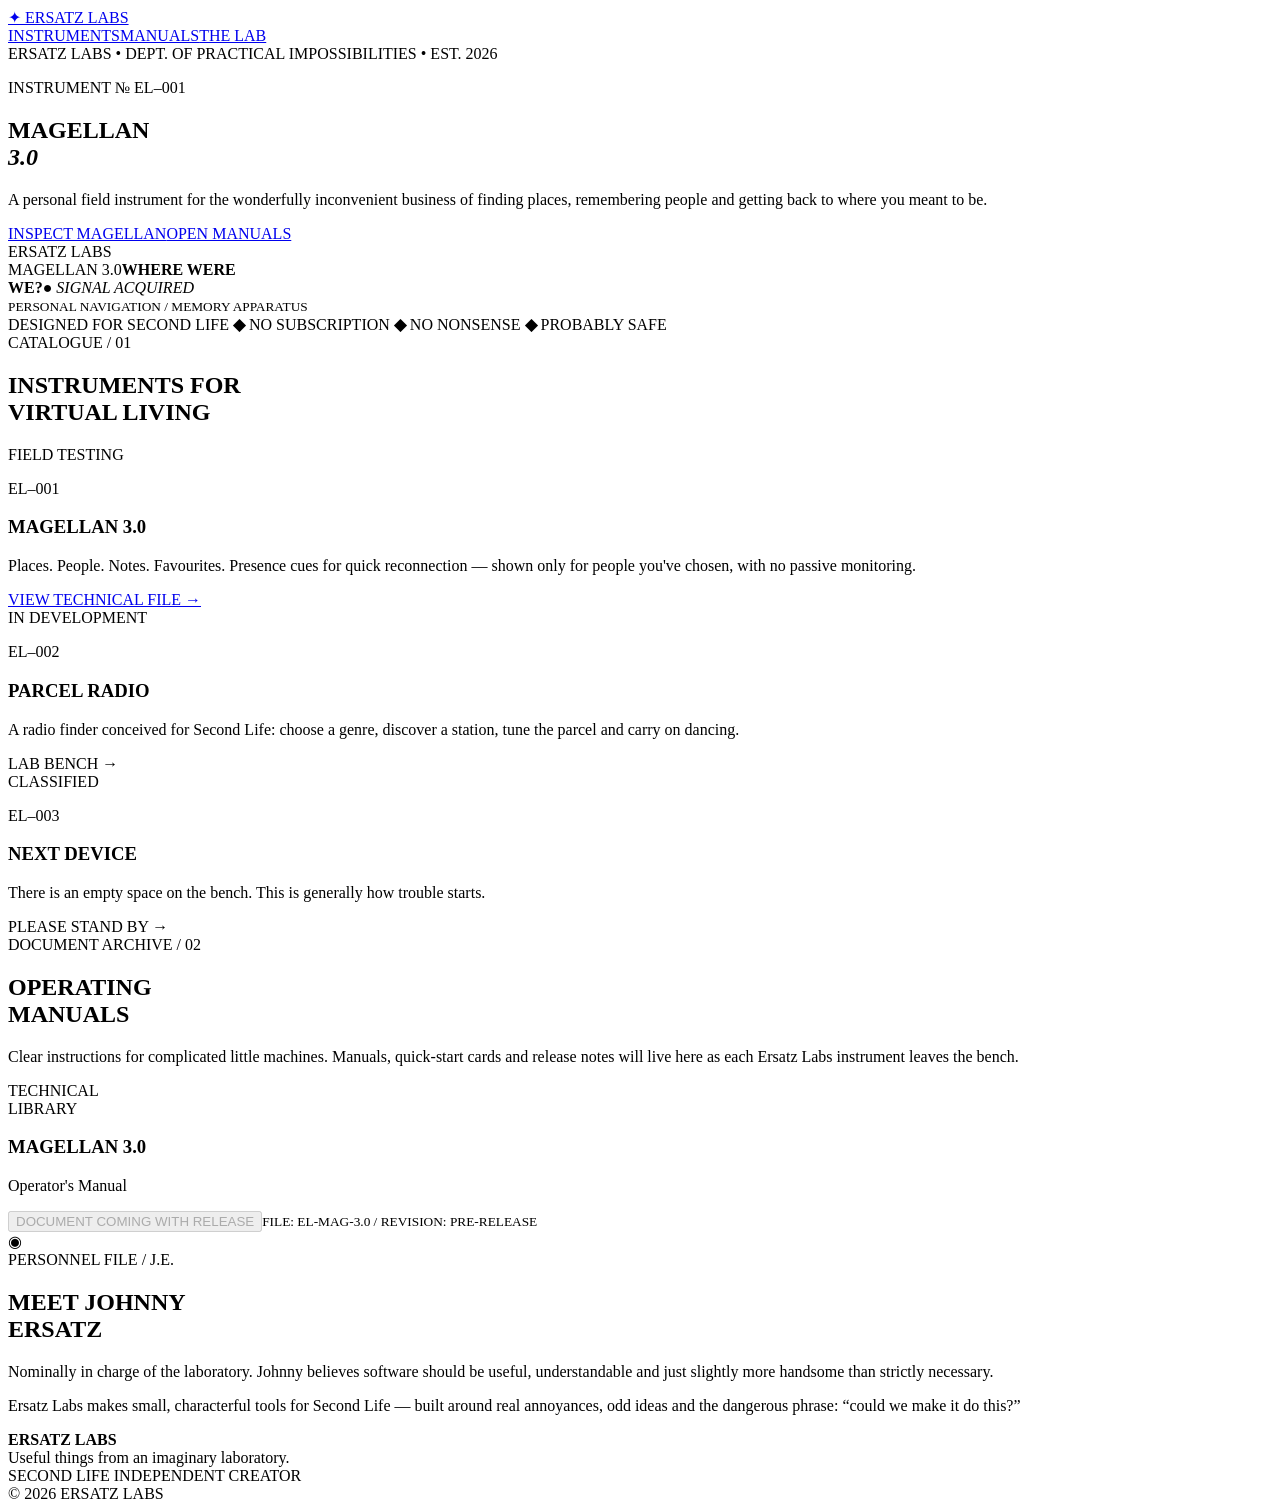
==== index.html @ d5c3563f "Launch Ersatz Labs website" ====
<!doctype html>
<html lang="en">
<head>
<meta charset="utf-8"><meta name="viewport" content="width=device-width,initial-scale=1">
<title>Ersatz Labs — Useful Instruments for Second Life</title>
<meta name="description" content="Ersatz Labs: peculiar little instruments for navigating, remembering and reconnecting in Second Life.">
<link rel="stylesheet" href="style.css">
</head>
<body>
<header class="top"><a class="brand" href="#home"><span class="atom">✦</span> ERSATZ LABS</a><nav><a href="#instruments">INSTRUMENTS</a><a href="#manuals">MANUALS</a><a href="#about">THE LAB</a></nav></header>
<main id="home">
<section class="hero">
<div class="eyebrow">ERSATZ LABS • DEPT. OF PRACTICAL IMPOSSIBILITIES • EST. 2026</div>
<div class="hero-grid"><div><p class="serial">INSTRUMENT № EL–001</p><h1>MAGELLAN<br><em>3.0</em></h1><p class="lead">A personal field instrument for the wonderfully inconvenient business of finding places, remembering people and getting back to where you meant to be.</p><div class="buttons"><a class="button primary" href="#magellan">INSPECT MAGELLAN</a><a class="button" href="#manuals">OPEN MANUALS</a></div></div>
<div class="device" aria-label="stylised Magellan instrument"><div class="antenna"></div><div class="case"><div class="plate">ERSATZ LABS</div><div class="screen"><span>MAGELLAN 3.0</span><b>WHERE WERE<br>WE?</b><i>● SIGNAL ACQUIRED</i></div><div class="controls"><span></span><span></span><span></span></div><small>PERSONAL NAVIGATION / MEMORY APPARATUS</small></div></div></div>
<div class="ticker">DESIGNED FOR SECOND LIFE <b>◆</b> NO SUBSCRIPTION <b>◆</b> NO NONSENSE <b>◆</b> PROBABLY SAFE</div>
</section>
<section id="instruments" class="section"><div class="section-head"><span>CATALOGUE / 01</span><h2>INSTRUMENTS FOR<br>VIRTUAL LIVING</h2></div>
<div class="cards">
<article id="magellan" class="card featured"><div class="tag">FIELD TESTING</div><p>EL–001</p><h3>MAGELLAN 3.0</h3><p>Places. People. Notes. Favourites. Presence cues for quick reconnection — shown only for people you've chosen, with no passive monitoring.</p><a href="#manuals">VIEW TECHNICAL FILE →</a></article>
<article class="card"><div class="tag ghost">IN DEVELOPMENT</div><p>EL–002</p><h3>PARCEL RADIO</h3><p>A radio finder conceived for Second Life: choose a genre, discover a station, tune the parcel and carry on dancing.</p><span>LAB BENCH →</span></article>
<article class="card"><div class="tag ghost">CLASSIFIED</div><p>EL–003</p><h3>NEXT DEVICE</h3><p>There is an empty space on the bench. This is generally how trouble starts.</p><span>PLEASE STAND BY →</span></article>
</div></section>
<section id="manuals" class="manuals"><div><span>DOCUMENT ARCHIVE / 02</span><h2>OPERATING<br>MANUALS</h2><p>Clear instructions for complicated little machines. Manuals, quick-start cards and release notes will live here as each Ersatz Labs instrument leaves the bench.</p></div>
<div class="manual-box"><div class="stamp">TECHNICAL<br>LIBRARY</div><h3>MAGELLAN 3.0</h3><p>Operator's Manual</p><button disabled>DOCUMENT COMING WITH RELEASE</button><small>FILE: EL-MAG-3.0 / REVISION: PRE-RELEASE</small></div></section>
<section id="about" class="about"><div class="johnny"><div class="head">◉</div><div class="body"></div></div><div><span>PERSONNEL FILE / J.E.</span><h2>MEET JOHNNY<br>ERSATZ</h2><p>Nominally in charge of the laboratory. Johnny believes software should be useful, understandable and just slightly more handsome than strictly necessary.</p><p>Ersatz Labs makes small, characterful tools for Second Life — built around real annoyances, odd ideas and the dangerous phrase: <q>could we make it do this?</q></p></div></section>
</main>
<footer><div><b>ERSATZ LABS</b><br><span>Useful things from an imaginary laboratory.</span></div><div>SECOND LIFE INDEPENDENT CREATOR<br>© 2026 ERSATZ LABS</div></footer>
</body></html>
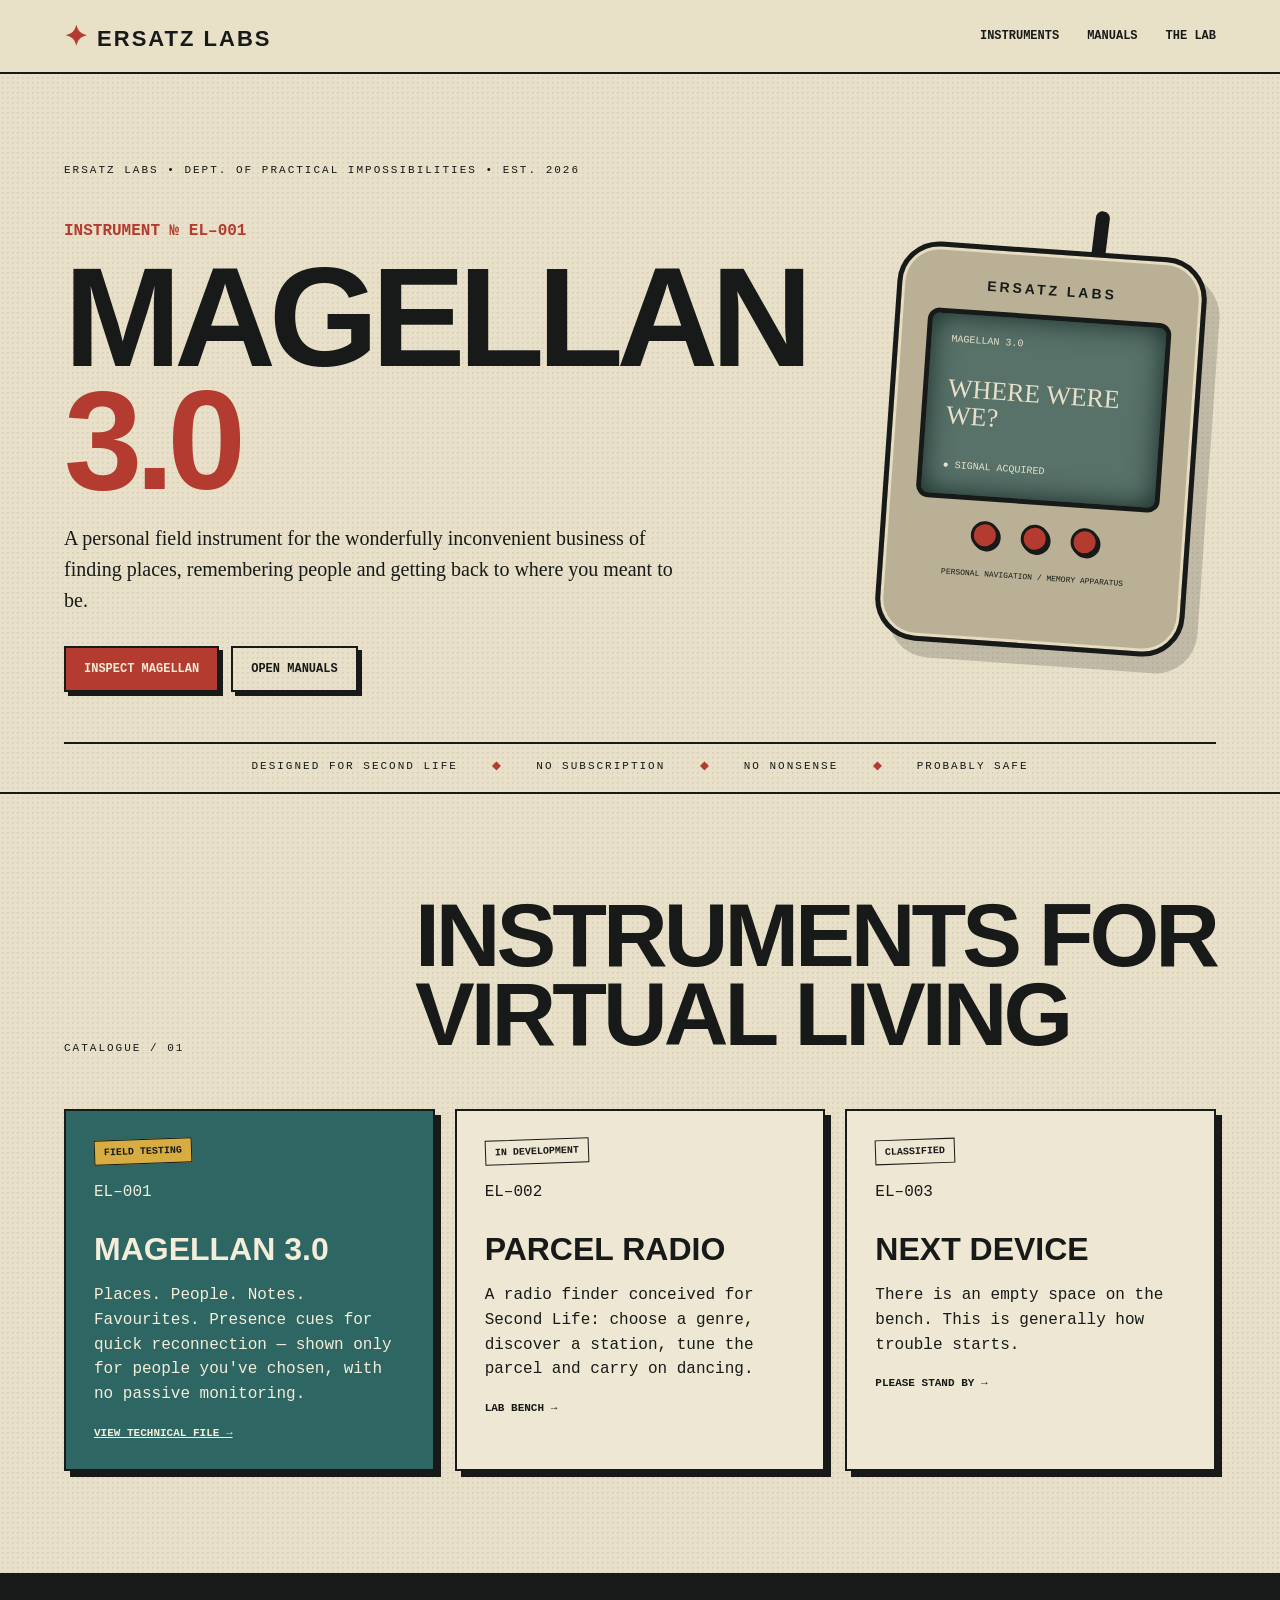
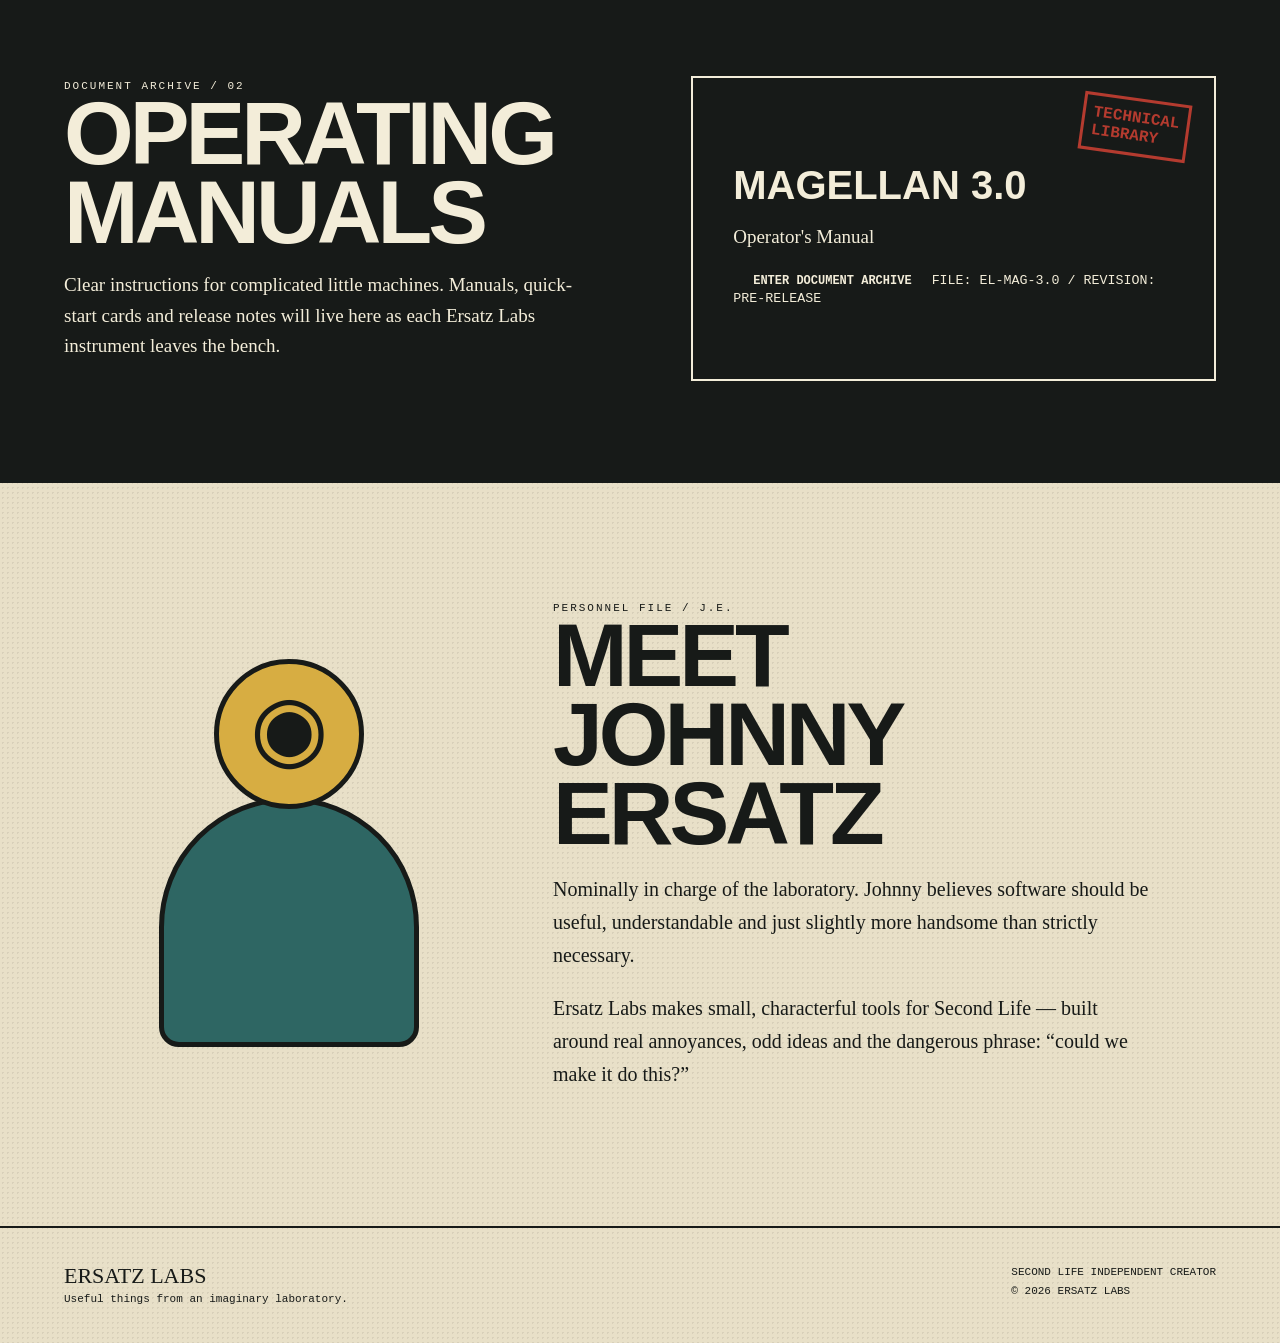
==== commit 71fb6c96: "Connect Ersatz Labs site navigation" ====
--- a/index.html
+++ b/index.html
@@ -7,22 +7,22 @@
 <link rel="stylesheet" href="style.css">
 </head>
 <body>
-<header class="top"><a class="brand" href="#home"><span class="atom">✦</span> ERSATZ LABS</a><nav><a href="#instruments">INSTRUMENTS</a><a href="#manuals">MANUALS</a><a href="#about">THE LAB</a></nav></header>
+<header class="top"><a class="brand" href="index.html"><span class="atom">✦</span> ERSATZ LABS</a><nav><a href="#instruments">INSTRUMENTS</a><a href="manuals.html">MANUALS</a><a href="lab.html">THE LAB</a></nav></header>
 <main id="home">
 <section class="hero">
 <div class="eyebrow">ERSATZ LABS • DEPT. OF PRACTICAL IMPOSSIBILITIES • EST. 2026</div>
-<div class="hero-grid"><div><p class="serial">INSTRUMENT № EL–001</p><h1>MAGELLAN<br><em>3.0</em></h1><p class="lead">A personal field instrument for the wonderfully inconvenient business of finding places, remembering people and getting back to where you meant to be.</p><div class="buttons"><a class="button primary" href="#magellan">INSPECT MAGELLAN</a><a class="button" href="#manuals">OPEN MANUALS</a></div></div>
+<div class="hero-grid"><div><p class="serial">INSTRUMENT № EL–001</p><h1>MAGELLAN<br><em>3.0</em></h1><p class="lead">A personal field instrument for the wonderfully inconvenient business of finding places, remembering people and getting back to where you meant to be.</p><div class="buttons"><a class="button primary" href="magellan.html">INSPECT MAGELLAN</a><a class="button" href="manuals.html">OPEN MANUALS</a></div></div>
 <div class="device" aria-label="stylised Magellan instrument"><div class="antenna"></div><div class="case"><div class="plate">ERSATZ LABS</div><div class="screen"><span>MAGELLAN 3.0</span><b>WHERE WERE<br>WE?</b><i>● SIGNAL ACQUIRED</i></div><div class="controls"><span></span><span></span><span></span></div><small>PERSONAL NAVIGATION / MEMORY APPARATUS</small></div></div></div>
 <div class="ticker">DESIGNED FOR SECOND LIFE <b>◆</b> NO SUBSCRIPTION <b>◆</b> NO NONSENSE <b>◆</b> PROBABLY SAFE</div>
 </section>
 <section id="instruments" class="section"><div class="section-head"><span>CATALOGUE / 01</span><h2>INSTRUMENTS FOR<br>VIRTUAL LIVING</h2></div>
 <div class="cards">
-<article id="magellan" class="card featured"><div class="tag">FIELD TESTING</div><p>EL–001</p><h3>MAGELLAN 3.0</h3><p>Places. People. Notes. Favourites. Presence cues for quick reconnection — shown only for people you've chosen, with no passive monitoring.</p><a href="#manuals">VIEW TECHNICAL FILE →</a></article>
+<article id="magellan" class="card featured"><div class="tag">FIELD TESTING</div><p>EL–001</p><h3>MAGELLAN 3.0</h3><p>Places. People. Notes. Favourites. Presence cues for quick reconnection — shown only for people you've chosen, with no passive monitoring.</p><a href="magellan.html">VIEW TECHNICAL FILE →</a></article>
 <article class="card"><div class="tag ghost">IN DEVELOPMENT</div><p>EL–002</p><h3>PARCEL RADIO</h3><p>A radio finder conceived for Second Life: choose a genre, discover a station, tune the parcel and carry on dancing.</p><span>LAB BENCH →</span></article>
 <article class="card"><div class="tag ghost">CLASSIFIED</div><p>EL–003</p><h3>NEXT DEVICE</h3><p>There is an empty space on the bench. This is generally how trouble starts.</p><span>PLEASE STAND BY →</span></article>
 </div></section>
 <section id="manuals" class="manuals"><div><span>DOCUMENT ARCHIVE / 02</span><h2>OPERATING<br>MANUALS</h2><p>Clear instructions for complicated little machines. Manuals, quick-start cards and release notes will live here as each Ersatz Labs instrument leaves the bench.</p></div>
-<div class="manual-box"><div class="stamp">TECHNICAL<br>LIBRARY</div><h3>MAGELLAN 3.0</h3><p>Operator's Manual</p><button disabled>DOCUMENT COMING WITH RELEASE</button><small>FILE: EL-MAG-3.0 / REVISION: PRE-RELEASE</small></div></section>
+<div class="manual-box"><div class="stamp">TECHNICAL<br>LIBRARY</div><h3>MAGELLAN 3.0</h3><p>Operator's Manual</p><a class="button archive-button" href="manuals.html">ENTER DOCUMENT ARCHIVE</a><small>FILE: EL-MAG-3.0 / REVISION: PRE-RELEASE</small></div></section>
 <section id="about" class="about"><div class="johnny"><div class="head">◉</div><div class="body"></div></div><div><span>PERSONNEL FILE / J.E.</span><h2>MEET JOHNNY<br>ERSATZ</h2><p>Nominally in charge of the laboratory. Johnny believes software should be useful, understandable and just slightly more handsome than strictly necessary.</p><p>Ersatz Labs makes small, characterful tools for Second Life — built around real annoyances, odd ideas and the dangerous phrase: <q>could we make it do this?</q></p></div></section>
 </main>
 <footer><div><b>ERSATZ LABS</b><br><span>Useful things from an imaginary laboratory.</span></div><div>SECOND LIFE INDEPENDENT CREATOR<br>© 2026 ERSATZ LABS</div></footer>
--- a/style.css
+++ b/style.css
@@ -0,0 +1 @@
+:root{--ink:#171a18;--paper:#e8e0c8;--cream:#f3edd9;--red:#b43b2f;--teal:#2e6663;--yellow:#d7ad42;--line:#807b6b}*{box-sizing:border-box}html{scroll-behavior:smooth}body{margin:0;background:var(--paper);color:var(--ink);font-family:"Courier New",monospace;background-image:radial-gradient(#00000012 1px,transparent 1px);background-size:5px 5px}.top{height:74px;display:flex;align-items:center;justify-content:space-between;padding:0 5vw;border-bottom:2px solid var(--ink);position:sticky;top:0;background:#e8e0c8f2;z-index:10}.brand{font:bold 22px Arial,sans-serif;letter-spacing:2px}.atom{color:var(--red);font-size:28px}.top a{color:inherit;text-decoration:none}.top nav{display:flex;gap:28px;font-size:12px;font-weight:bold}.hero{padding:7vw 5vw 0;min-height:720px;border-bottom:2px solid var(--ink)}.eyebrow,.section-head span,.manuals>div>span,.about span{font-size:11px;letter-spacing:2px}.hero-grid{display:grid;grid-template-columns:1.05fr .95fr;gap:6vw;align-items:center;max-width:1250px;margin:30px auto 50px}.serial{color:var(--red);font-weight:bold}h1,h2,h3{font-family:Arial Black,Impact,sans-serif;margin:0;line-height:.88;text-transform:uppercase}h1{font-size:clamp(76px,11vw,150px);letter-spacing:-7px}h1 em{color:var(--red);font-style:normal}.lead{max-width:610px;font:20px/1.55 Georgia,serif}.buttons{display:flex;gap:12px;margin-top:30px}.button{border:2px solid var(--ink);padding:14px 18px;text-decoration:none;color:inherit;font-weight:bold;font-size:12px;box-shadow:4px 4px 0 var(--ink)}.primary{background:var(--red);color:var(--cream)}.device{height:470px;display:flex;align-items:center;justify-content:center;position:relative}.case{width:310px;height:400px;border:5px solid var(--ink);border-radius:42px;background:#b9b095;padding:28px;transform:rotate(4deg);box-shadow:14px 16px 0 #171a1830,inset 0 0 0 3px #e5dcc2;position:relative}.antenna{position:absolute;width:14px;height:110px;background:var(--ink);top:-3px;right:30%;transform:rotate(7deg);border-radius:8px}.plate{text-align:center;font:bold 14px Arial;letter-spacing:3px;margin-bottom:17px}.screen{height:190px;border:5px solid var(--ink);border-radius:12px;background:#58726a;color:#e8e0c8;padding:20px;box-shadow:inset 0 0 28px #172b26}.screen span,.screen i{font-size:10px;display:block}.screen b{font:26px/1.05 Arial Black;margin:30px 0;display:block}.screen i{font-style:normal}.controls{display:flex;gap:22px;justify-content:center;margin:20px}.controls span{width:28px;height:28px;background:var(--red);border:3px solid var(--ink);border-radius:50%;box-shadow:2px 2px 0 var(--ink)}.case small{font-size:8px;display:block;text-align:center}.ticker{border-top:2px solid var(--ink);padding:15px;text-align:center;font-size:11px;letter-spacing:2px}.ticker b{color:var(--red);margin:0 2vw}.section{padding:8vw 5vw}.section-head{display:flex;justify-content:space-between;align-items:end;margin-bottom:55px}.section-head h2,.manuals h2,.about h2{font-size:clamp(45px,7vw,90px);letter-spacing:-4px}.cards{display:grid;grid-template-columns:repeat(3,1fr);gap:20px}.card{border:2px solid var(--ink);padding:28px;min-height:330px;background:#eee7d3;box-shadow:6px 6px 0 var(--ink)}.card.featured{background:var(--teal);color:var(--cream)}.card h3{font-size:32px;margin:30px 0 20px}.card p{line-height:1.55}.card a,.card>span{color:inherit;font-weight:bold;font-size:11px}.tag{display:inline-block;background:var(--yellow);color:var(--ink);padding:6px 9px;border:1px solid var(--ink);font-weight:bold;font-size:10px;transform:rotate(-2deg)}.tag.ghost{background:transparent}.manuals{background:var(--ink);color:var(--cream);padding:8vw 5vw;display:grid;grid-template-columns:1fr 1fr;gap:8vw}.manuals p{font:19px/1.6 Georgia,serif}.manual-box{border:2px solid var(--cream);padding:40px;position:relative}.manual-box h3{font-size:40px;margin-top:50px}.manual-box button{width:100%;padding:14px;background:transparent;color:var(--cream);border:1px solid var(--cream);margin:25px 0}.stamp{position:absolute;right:25px;top:20px;border:3px solid var(--red);color:var(--red);padding:8px;transform:rotate(8deg);font-weight:bold}.about{padding:9vw 10vw;display:grid;grid-template-columns:.7fr 1.3fr;gap:8vw;align-items:center}.about p{font:20px/1.65 Georgia,serif;max-width:700px}.johnny{height:390px;position:relative}.head{width:150px;height:150px;border:5px solid var(--ink);border-radius:50%;background:var(--yellow);font-size:90px;text-align:center;line-height:140px;margin:auto;position:relative;z-index:2}.body{width:260px;height:250px;background:var(--teal);border:5px solid var(--ink);border-radius:130px 130px 20px 20px;margin:-12px auto 0}footer{border-top:2px solid var(--ink);padding:35px 5vw;display:flex;justify-content:space-between;font-size:11px;line-height:1.7}footer b{font:22px Arial Black}@media(max-width:800px){.top nav{display:none}.hero-grid,.manuals,.about{grid-template-columns:1fr}.device{margin-top:30px}.cards{grid-template-columns:1fr}.section-head{display:block}.section-head span{display:block;margin-bottom:20px}h1{font-size:76px}.hero{padding-top:50px}.manuals,.about{padding:70px 7vw}.johnny{order:2}footer{gap:30px;flex-direction:column}}
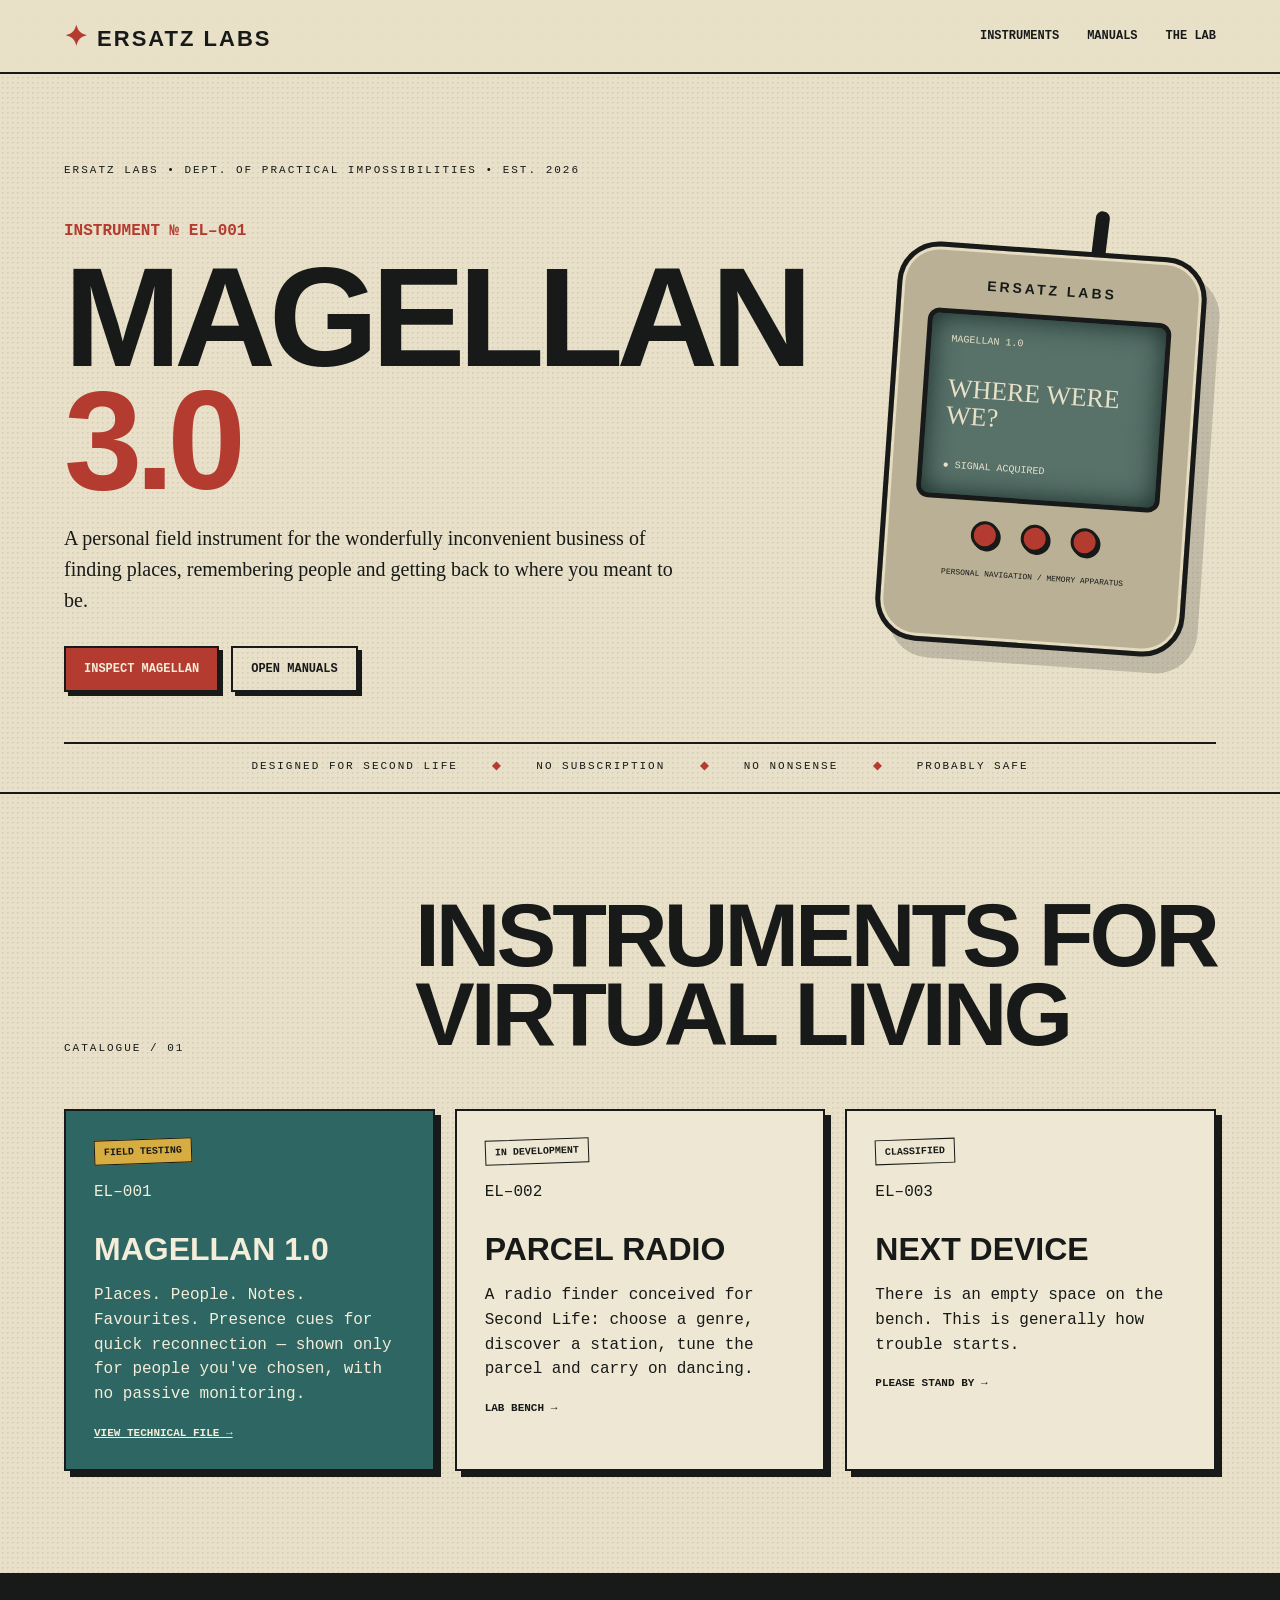
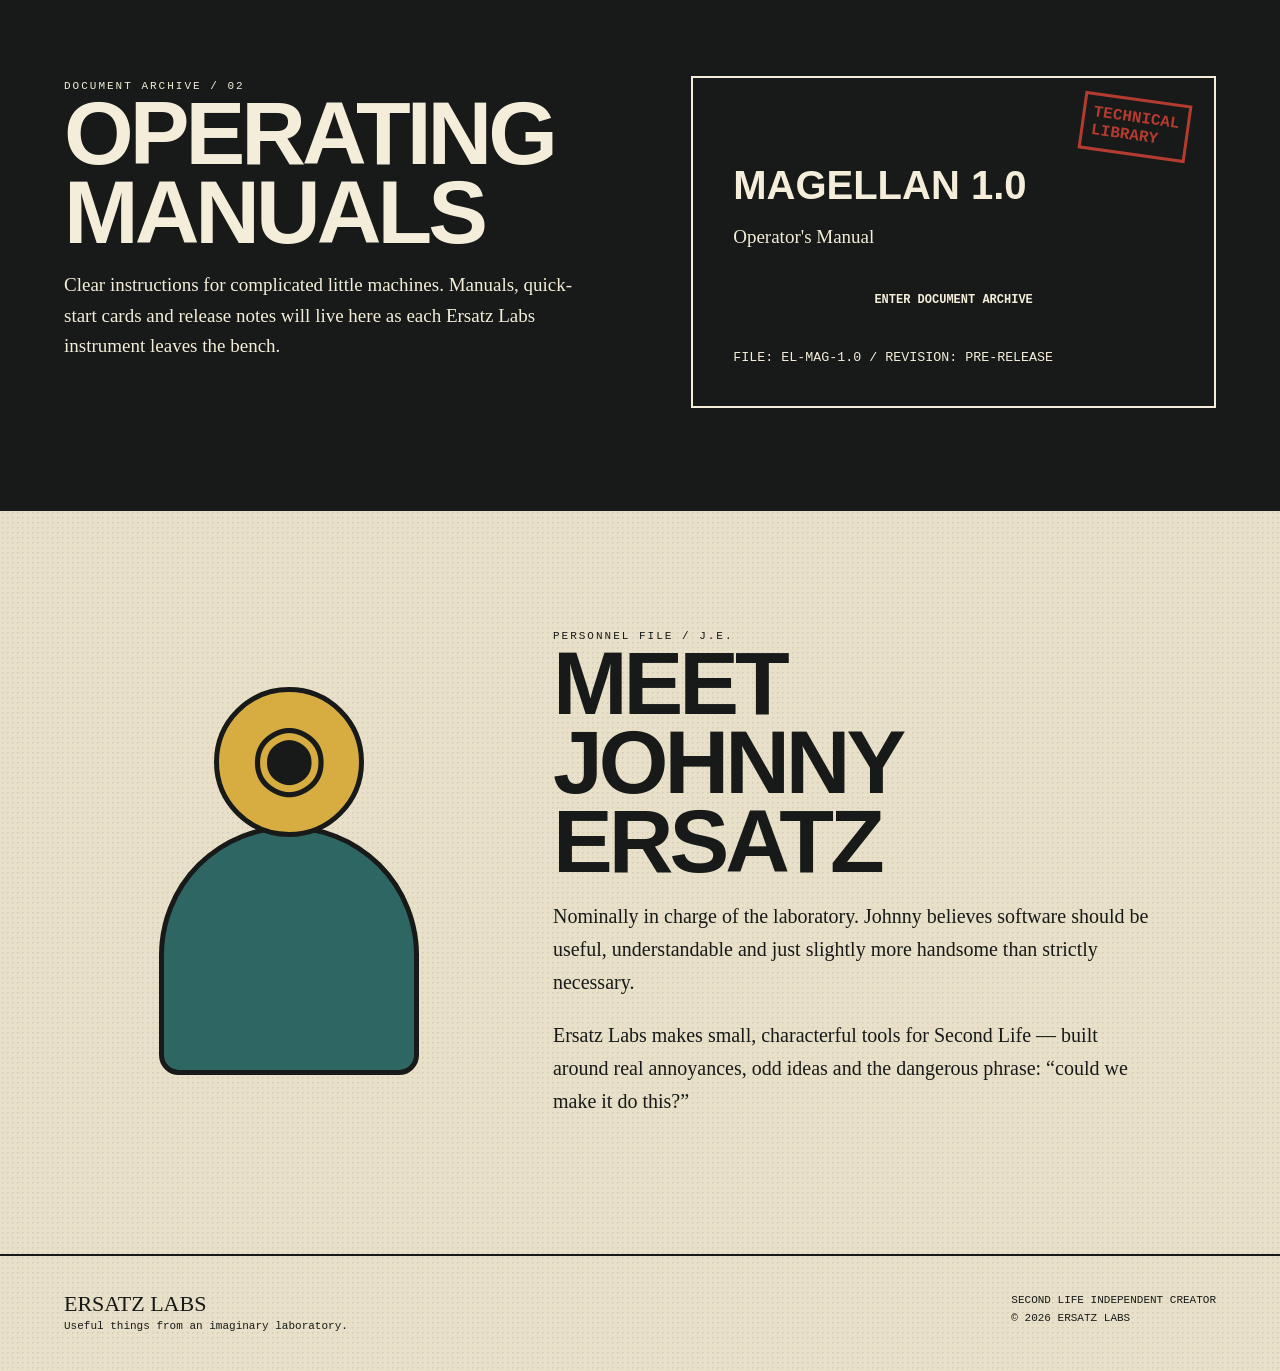
==== commit f53b58af: "Correct Magellan version to 1.0" ====
--- a/index.html
+++ b/index.html
@@ -12,17 +12,17 @@
 <section class="hero">
 <div class="eyebrow">ERSATZ LABS • DEPT. OF PRACTICAL IMPOSSIBILITIES • EST. 2026</div>
 <div class="hero-grid"><div><p class="serial">INSTRUMENT № EL–001</p><h1>MAGELLAN<br><em>3.0</em></h1><p class="lead">A personal field instrument for the wonderfully inconvenient business of finding places, remembering people and getting back to where you meant to be.</p><div class="buttons"><a class="button primary" href="magellan.html">INSPECT MAGELLAN</a><a class="button" href="manuals.html">OPEN MANUALS</a></div></div>
-<div class="device" aria-label="stylised Magellan instrument"><div class="antenna"></div><div class="case"><div class="plate">ERSATZ LABS</div><div class="screen"><span>MAGELLAN 3.0</span><b>WHERE WERE<br>WE?</b><i>● SIGNAL ACQUIRED</i></div><div class="controls"><span></span><span></span><span></span></div><small>PERSONAL NAVIGATION / MEMORY APPARATUS</small></div></div></div>
+<div class="device" aria-label="stylised Magellan instrument"><div class="antenna"></div><div class="case"><div class="plate">ERSATZ LABS</div><div class="screen"><span>MAGELLAN 1.0</span><b>WHERE WERE<br>WE?</b><i>● SIGNAL ACQUIRED</i></div><div class="controls"><span></span><span></span><span></span></div><small>PERSONAL NAVIGATION / MEMORY APPARATUS</small></div></div></div>
 <div class="ticker">DESIGNED FOR SECOND LIFE <b>◆</b> NO SUBSCRIPTION <b>◆</b> NO NONSENSE <b>◆</b> PROBABLY SAFE</div>
 </section>
 <section id="instruments" class="section"><div class="section-head"><span>CATALOGUE / 01</span><h2>INSTRUMENTS FOR<br>VIRTUAL LIVING</h2></div>
 <div class="cards">
-<article id="magellan" class="card featured"><div class="tag">FIELD TESTING</div><p>EL–001</p><h3>MAGELLAN 3.0</h3><p>Places. People. Notes. Favourites. Presence cues for quick reconnection — shown only for people you've chosen, with no passive monitoring.</p><a href="magellan.html">VIEW TECHNICAL FILE →</a></article>
+<article id="magellan" class="card featured"><div class="tag">FIELD TESTING</div><p>EL–001</p><h3>MAGELLAN 1.0</h3><p>Places. People. Notes. Favourites. Presence cues for quick reconnection — shown only for people you've chosen, with no passive monitoring.</p><a href="magellan.html">VIEW TECHNICAL FILE →</a></article>
 <article class="card"><div class="tag ghost">IN DEVELOPMENT</div><p>EL–002</p><h3>PARCEL RADIO</h3><p>A radio finder conceived for Second Life: choose a genre, discover a station, tune the parcel and carry on dancing.</p><span>LAB BENCH →</span></article>
 <article class="card"><div class="tag ghost">CLASSIFIED</div><p>EL–003</p><h3>NEXT DEVICE</h3><p>There is an empty space on the bench. This is generally how trouble starts.</p><span>PLEASE STAND BY →</span></article>
 </div></section>
 <section id="manuals" class="manuals"><div><span>DOCUMENT ARCHIVE / 02</span><h2>OPERATING<br>MANUALS</h2><p>Clear instructions for complicated little machines. Manuals, quick-start cards and release notes will live here as each Ersatz Labs instrument leaves the bench.</p></div>
-<div class="manual-box"><div class="stamp">TECHNICAL<br>LIBRARY</div><h3>MAGELLAN 3.0</h3><p>Operator's Manual</p><a class="button archive-button" href="manuals.html">ENTER DOCUMENT ARCHIVE</a><small>FILE: EL-MAG-3.0 / REVISION: PRE-RELEASE</small></div></section>
+<div class="manual-box"><div class="stamp">TECHNICAL<br>LIBRARY</div><h3>MAGELLAN 1.0</h3><p>Operator's Manual</p><a class="button archive-button" href="manuals.html">ENTER DOCUMENT ARCHIVE</a><small>FILE: EL-MAG-1.0 / REVISION: PRE-RELEASE</small></div></section>
 <section id="about" class="about"><div class="johnny"><div class="head">◉</div><div class="body"></div></div><div><span>PERSONNEL FILE / J.E.</span><h2>MEET JOHNNY<br>ERSATZ</h2><p>Nominally in charge of the laboratory. Johnny believes software should be useful, understandable and just slightly more handsome than strictly necessary.</p><p>Ersatz Labs makes small, characterful tools for Second Life — built around real annoyances, odd ideas and the dangerous phrase: <q>could we make it do this?</q></p></div></section>
 </main>
 <footer><div><b>ERSATZ LABS</b><br><span>Useful things from an imaginary laboratory.</span></div><div>SECOND LIFE INDEPENDENT CREATOR<br>© 2026 ERSATZ LABS</div></footer>
--- a/style.css
+++ b/style.css
@@ -1 +1,3 @@
-:root{--ink:#171a18;--paper:#e8e0c8;--cream:#f3edd9;--red:#b43b2f;--teal:#2e6663;--yellow:#d7ad42;--line:#807b6b}*{box-sizing:border-box}html{scroll-behavior:smooth}body{margin:0;background:var(--paper);color:var(--ink);font-family:"Courier New",monospace;background-image:radial-gradient(#00000012 1px,transparent 1px);background-size:5px 5px}.top{height:74px;display:flex;align-items:center;justify-content:space-between;padding:0 5vw;border-bottom:2px solid var(--ink);position:sticky;top:0;background:#e8e0c8f2;z-index:10}.brand{font:bold 22px Arial,sans-serif;letter-spacing:2px}.atom{color:var(--red);font-size:28px}.top a{color:inherit;text-decoration:none}.top nav{display:flex;gap:28px;font-size:12px;font-weight:bold}.hero{padding:7vw 5vw 0;min-height:720px;border-bottom:2px solid var(--ink)}.eyebrow,.section-head span,.manuals>div>span,.about span{font-size:11px;letter-spacing:2px}.hero-grid{display:grid;grid-template-columns:1.05fr .95fr;gap:6vw;align-items:center;max-width:1250px;margin:30px auto 50px}.serial{color:var(--red);font-weight:bold}h1,h2,h3{font-family:Arial Black,Impact,sans-serif;margin:0;line-height:.88;text-transform:uppercase}h1{font-size:clamp(76px,11vw,150px);letter-spacing:-7px}h1 em{color:var(--red);font-style:normal}.lead{max-width:610px;font:20px/1.55 Georgia,serif}.buttons{display:flex;gap:12px;margin-top:30px}.button{border:2px solid var(--ink);padding:14px 18px;text-decoration:none;color:inherit;font-weight:bold;font-size:12px;box-shadow:4px 4px 0 var(--ink)}.primary{background:var(--red);color:var(--cream)}.device{height:470px;display:flex;align-items:center;justify-content:center;position:relative}.case{width:310px;height:400px;border:5px solid var(--ink);border-radius:42px;background:#b9b095;padding:28px;transform:rotate(4deg);box-shadow:14px 16px 0 #171a1830,inset 0 0 0 3px #e5dcc2;position:relative}.antenna{position:absolute;width:14px;height:110px;background:var(--ink);top:-3px;right:30%;transform:rotate(7deg);border-radius:8px}.plate{text-align:center;font:bold 14px Arial;letter-spacing:3px;margin-bottom:17px}.screen{height:190px;border:5px solid var(--ink);border-radius:12px;background:#58726a;color:#e8e0c8;padding:20px;box-shadow:inset 0 0 28px #172b26}.screen span,.screen i{font-size:10px;display:block}.screen b{font:26px/1.05 Arial Black;margin:30px 0;display:block}.screen i{font-style:normal}.controls{display:flex;gap:22px;justify-content:center;margin:20px}.controls span{width:28px;height:28px;background:var(--red);border:3px solid var(--ink);border-radius:50%;box-shadow:2px 2px 0 var(--ink)}.case small{font-size:8px;display:block;text-align:center}.ticker{border-top:2px solid var(--ink);padding:15px;text-align:center;font-size:11px;letter-spacing:2px}.ticker b{color:var(--red);margin:0 2vw}.section{padding:8vw 5vw}.section-head{display:flex;justify-content:space-between;align-items:end;margin-bottom:55px}.section-head h2,.manuals h2,.about h2{font-size:clamp(45px,7vw,90px);letter-spacing:-4px}.cards{display:grid;grid-template-columns:repeat(3,1fr);gap:20px}.card{border:2px solid var(--ink);padding:28px;min-height:330px;background:#eee7d3;box-shadow:6px 6px 0 var(--ink)}.card.featured{background:var(--teal);color:var(--cream)}.card h3{font-size:32px;margin:30px 0 20px}.card p{line-height:1.55}.card a,.card>span{color:inherit;font-weight:bold;font-size:11px}.tag{display:inline-block;background:var(--yellow);color:var(--ink);padding:6px 9px;border:1px solid var(--ink);font-weight:bold;font-size:10px;transform:rotate(-2deg)}.tag.ghost{background:transparent}.manuals{background:var(--ink);color:var(--cream);padding:8vw 5vw;display:grid;grid-template-columns:1fr 1fr;gap:8vw}.manuals p{font:19px/1.6 Georgia,serif}.manual-box{border:2px solid var(--cream);padding:40px;position:relative}.manual-box h3{font-size:40px;margin-top:50px}.manual-box button{width:100%;padding:14px;background:transparent;color:var(--cream);border:1px solid var(--cream);margin:25px 0}.stamp{position:absolute;right:25px;top:20px;border:3px solid var(--red);color:var(--red);padding:8px;transform:rotate(8deg);font-weight:bold}.about{padding:9vw 10vw;display:grid;grid-template-columns:.7fr 1.3fr;gap:8vw;align-items:center}.about p{font:20px/1.65 Georgia,serif;max-width:700px}.johnny{height:390px;position:relative}.head{width:150px;height:150px;border:5px solid var(--ink);border-radius:50%;background:var(--yellow);font-size:90px;text-align:center;line-height:140px;margin:auto;position:relative;z-index:2}.body{width:260px;height:250px;background:var(--teal);border:5px solid var(--ink);border-radius:130px 130px 20px 20px;margin:-12px auto 0}footer{border-top:2px solid var(--ink);padding:35px 5vw;display:flex;justify-content:space-between;font-size:11px;line-height:1.7}footer b{font:22px Arial Black}@media(max-width:800px){.top nav{display:none}.hero-grid,.manuals,.about{grid-template-columns:1fr}.device{margin-top:30px}.cards{grid-template-columns:1fr}.section-head{display:block}.section-head span{display:block;margin-bottom:20px}h1{font-size:76px}.hero{padding-top:50px}.manuals,.about{padding:70px 7vw}.johnny{order:2}footer{gap:30px;flex-direction:column}}+:root{--ink:#171a18;--paper:#e8e0c8;--cream:#f3edd9;--red:#b43b2f;--teal:#2e6663;--yellow:#d7ad42;--line:#807b6b}*{box-sizing:border-box}html{scroll-behavior:smooth}body{margin:0;background:var(--paper);color:var(--ink);font-family:"Courier New",monospace;background-image:radial-gradient(#00000012 1px,transparent 1px);background-size:5px 5px}.top{height:74px;display:flex;align-items:center;justify-content:space-between;padding:0 5vw;border-bottom:2px solid var(--ink);position:sticky;top:0;background:#e8e0c8f2;z-index:10}.brand{font:bold 22px Arial,sans-serif;letter-spacing:2px}.atom{color:var(--red);font-size:28px}.top a{color:inherit;text-decoration:none}.top nav{display:flex;gap:28px;font-size:12px;font-weight:bold}.hero{padding:7vw 5vw 0;min-height:720px;border-bottom:2px solid var(--ink)}.eyebrow,.section-head span,.manuals>div>span,.about span{font-size:11px;letter-spacing:2px}.hero-grid{display:grid;grid-template-columns:1.05fr .95fr;gap:6vw;align-items:center;max-width:1250px;margin:30px auto 50px}.serial{color:var(--red);font-weight:bold}h1,h2,h3{font-family:Arial Black,Impact,sans-serif;margin:0;line-height:.88;text-transform:uppercase}h1{font-size:clamp(76px,11vw,150px);letter-spacing:-7px}h1 em{color:var(--red);font-style:normal}.lead{max-width:610px;font:20px/1.55 Georgia,serif}.buttons{display:flex;gap:12px;margin-top:30px}.button{border:2px solid var(--ink);padding:14px 18px;text-decoration:none;color:inherit;font-weight:bold;font-size:12px;box-shadow:4px 4px 0 var(--ink)}.primary{background:var(--red);color:var(--cream)}.device{height:470px;display:flex;align-items:center;justify-content:center;position:relative}.case{width:310px;height:400px;border:5px solid var(--ink);border-radius:42px;background:#b9b095;padding:28px;transform:rotate(4deg);box-shadow:14px 16px 0 #171a1830,inset 0 0 0 3px #e5dcc2;position:relative}.antenna{position:absolute;width:14px;height:110px;background:var(--ink);top:-3px;right:30%;transform:rotate(7deg);border-radius:8px}.plate{text-align:center;font:bold 14px Arial;letter-spacing:3px;margin-bottom:17px}.screen{height:190px;border:5px solid var(--ink);border-radius:12px;background:#58726a;color:#e8e0c8;padding:20px;box-shadow:inset 0 0 28px #172b26}.screen span,.screen i{font-size:10px;display:block}.screen b{font:26px/1.05 Arial Black;margin:30px 0;display:block}.screen i{font-style:normal}.controls{display:flex;gap:22px;justify-content:center;margin:20px}.controls span{width:28px;height:28px;background:var(--red);border:3px solid var(--ink);border-radius:50%;box-shadow:2px 2px 0 var(--ink)}.case small{font-size:8px;display:block;text-align:center}.ticker{border-top:2px solid var(--ink);padding:15px;text-align:center;font-size:11px;letter-spacing:2px}.ticker b{color:var(--red);margin:0 2vw}.section{padding:8vw 5vw}.section-head{display:flex;justify-content:space-between;align-items:end;margin-bottom:55px}.section-head h2,.manuals h2,.about h2{font-size:clamp(45px,7vw,90px);letter-spacing:-4px}.cards{display:grid;grid-template-columns:repeat(3,1fr);gap:20px}.card{border:2px solid var(--ink);padding:28px;min-height:330px;background:#eee7d3;box-shadow:6px 6px 0 var(--ink)}.card.featured{background:var(--teal);color:var(--cream)}.card h3{font-size:32px;margin:30px 0 20px}.card p{line-height:1.55}.card a,.card>span{color:inherit;font-weight:bold;font-size:11px}.tag{display:inline-block;background:var(--yellow);color:var(--ink);padding:6px 9px;border:1px solid var(--ink);font-weight:bold;font-size:10px;transform:rotate(-2deg)}.tag.ghost{background:transparent}.manuals{background:var(--ink);color:var(--cream);padding:8vw 5vw;display:grid;grid-template-columns:1fr 1fr;gap:8vw}.manuals p{font:19px/1.6 Georgia,serif}.manual-box{border:2px solid var(--cream);padding:40px;position:relative}.manual-box h3{font-size:40px;margin-top:50px}.manual-box button{width:100%;padding:14px;background:transparent;color:var(--cream);border:1px solid var(--cream);margin:25px 0}.stamp{position:absolute;right:25px;top:20px;border:3px solid var(--red);color:var(--red);padding:8px;transform:rotate(8deg);font-weight:bold}.about{padding:9vw 10vw;display:grid;grid-template-columns:.7fr 1.3fr;gap:8vw;align-items:center}.about p{font:20px/1.65 Georgia,serif;max-width:700px}.johnny{height:390px;position:relative}.head{width:150px;height:150px;border:5px solid var(--ink);border-radius:50%;background:var(--yellow);font-size:90px;text-align:center;line-height:140px;margin:auto;position:relative;z-index:2}.body{width:260px;height:250px;background:var(--teal);border:5px solid var(--ink);border-radius:130px 130px 20px 20px;margin:-12px auto 0}footer{border-top:2px solid var(--ink);padding:35px 5vw;display:flex;justify-content:space-between;font-size:11px;line-height:1.7}footer b{font:22px Arial Black}@media(max-width:800px){.top nav{display:none}.hero-grid,.manuals,.about{grid-template-columns:1fr}.device{margin-top:30px}.cards{grid-template-columns:1fr}.section-head{display:block}.section-head span{display:block;margin-bottom:20px}h1{font-size:76px}.hero{padding-top:50px}.manuals,.about{padding:70px 7vw}.johnny{order:2}footer{gap:30px;flex-direction:column}}
+/* Internal catalogue pages */
+.product-hero,.archive-head,.lab-hero{padding:7vw 5vw;min-height:620px;border-bottom:2px solid var(--ink)}.product-hero{display:grid;grid-template-columns:1.1fr .9fr;gap:7vw;align-items:center}.status-panel{display:grid;grid-template-columns:auto 1fr;gap:8px 25px;border-top:2px solid var(--ink);border-bottom:2px solid var(--ink);padding:18px 0;margin-top:35px;font-size:11px}.status-panel span{color:var(--red);font-weight:bold}.blueprint{height:430px;border:2px solid var(--ink);background-color:var(--teal);color:var(--cream);background-image:linear-gradient(#ffffff13 1px,transparent 1px),linear-gradient(90deg,#ffffff13 1px,transparent 1px);background-size:25px 25px;position:relative;padding:30px}.crosshair{font-size:70px;position:absolute;right:25px;top:5px}.mini-device{width:190px;height:270px;border:4px solid var(--cream);border-radius:30px;margin:40px auto 20px;display:flex;flex-direction:column;align-items:center;justify-content:center;transform:rotate(-4deg)}.mini-device b{font:24px Arial Black}.mini-device span{font-size:8px;margin-top:10px}.feature-grid{display:grid;grid-template-columns:repeat(4,1fr);padding:0 5vw;border-bottom:2px solid var(--ink)}.feature-grid article{padding:50px 25px;border-right:1px solid var(--line)}.feature-grid article:last-child{border:0}.feature-grid span{font-size:10px;color:var(--red);font-weight:bold}.feature-grid h3{font-size:24px;margin:25px 0}.feature-grid p{font:16px/1.55 Georgia,serif}.specsheet{padding:8vw 5vw;display:grid;grid-template-columns:1fr 1fr;gap:8vw}.specsheet h2,.lab-copy h2,.personnel h2{font-size:clamp(42px,6vw,78px);letter-spacing:-4px}.specsheet p,.lab-copy p,.personnel p{font:19px/1.65 Georgia,serif}.notice,.archive-note{margin:0 5vw 7vw;border:2px solid var(--ink);padding:25px;background:var(--yellow);box-shadow:5px 5px 0 var(--ink)}.archive-head{min-height:540px}.archive-list{padding:5vw}.archive-row{display:grid;grid-template-columns:150px 1fr 180px 100px;gap:25px;align-items:center;border-top:2px solid var(--ink);padding:28px 10px}.archive-row:last-child{border-bottom:2px solid var(--ink)}.archive-row h3{font-size:26px}.archive-row p{margin:5px 0}.archive-row strong{color:var(--red)}.archive-row.muted{opacity:.62}.lab-hero{min-height:720px}.lab-copy{max-width:720px;margin:70px 0 0 auto}.principles{display:grid;grid-template-columns:repeat(3,1fr);border-bottom:2px solid var(--ink)}.principles article{padding:5vw;border-right:2px solid var(--ink);min-height:300px}.principles article:last-child{border:0}.principles b{font-size:42px;color:var(--red)}.principles h3{font-size:28px;margin:30px 0}.personnel{padding:8vw 10vw;display:grid;grid-template-columns:.7fr 1.3fr;gap:8vw;align-items:center}.id-photo{border:2px solid var(--ink);padding:30px;text-align:center;background:#d8cfb6}.johnny.small{height:300px}.johnny.small .head{width:115px;height:115px;line-height:105px;font-size:65px}.johnny.small .body{width:190px;height:190px}.id-photo>span{font-size:9px}.archive-button{display:block;text-align:center;margin:25px 0}@media(max-width:800px){.product-hero,.specsheet,.personnel{grid-template-columns:1fr}.feature-grid,.principles{grid-template-columns:1fr}.feature-grid article,.principles article{border-right:0;border-bottom:1px solid var(--line)}.archive-row{grid-template-columns:1fr}.blueprint{margin-top:20px}.product-hero,.archive-head,.lab-hero{padding:60px 7vw}.lab-copy{margin-top:50px}}
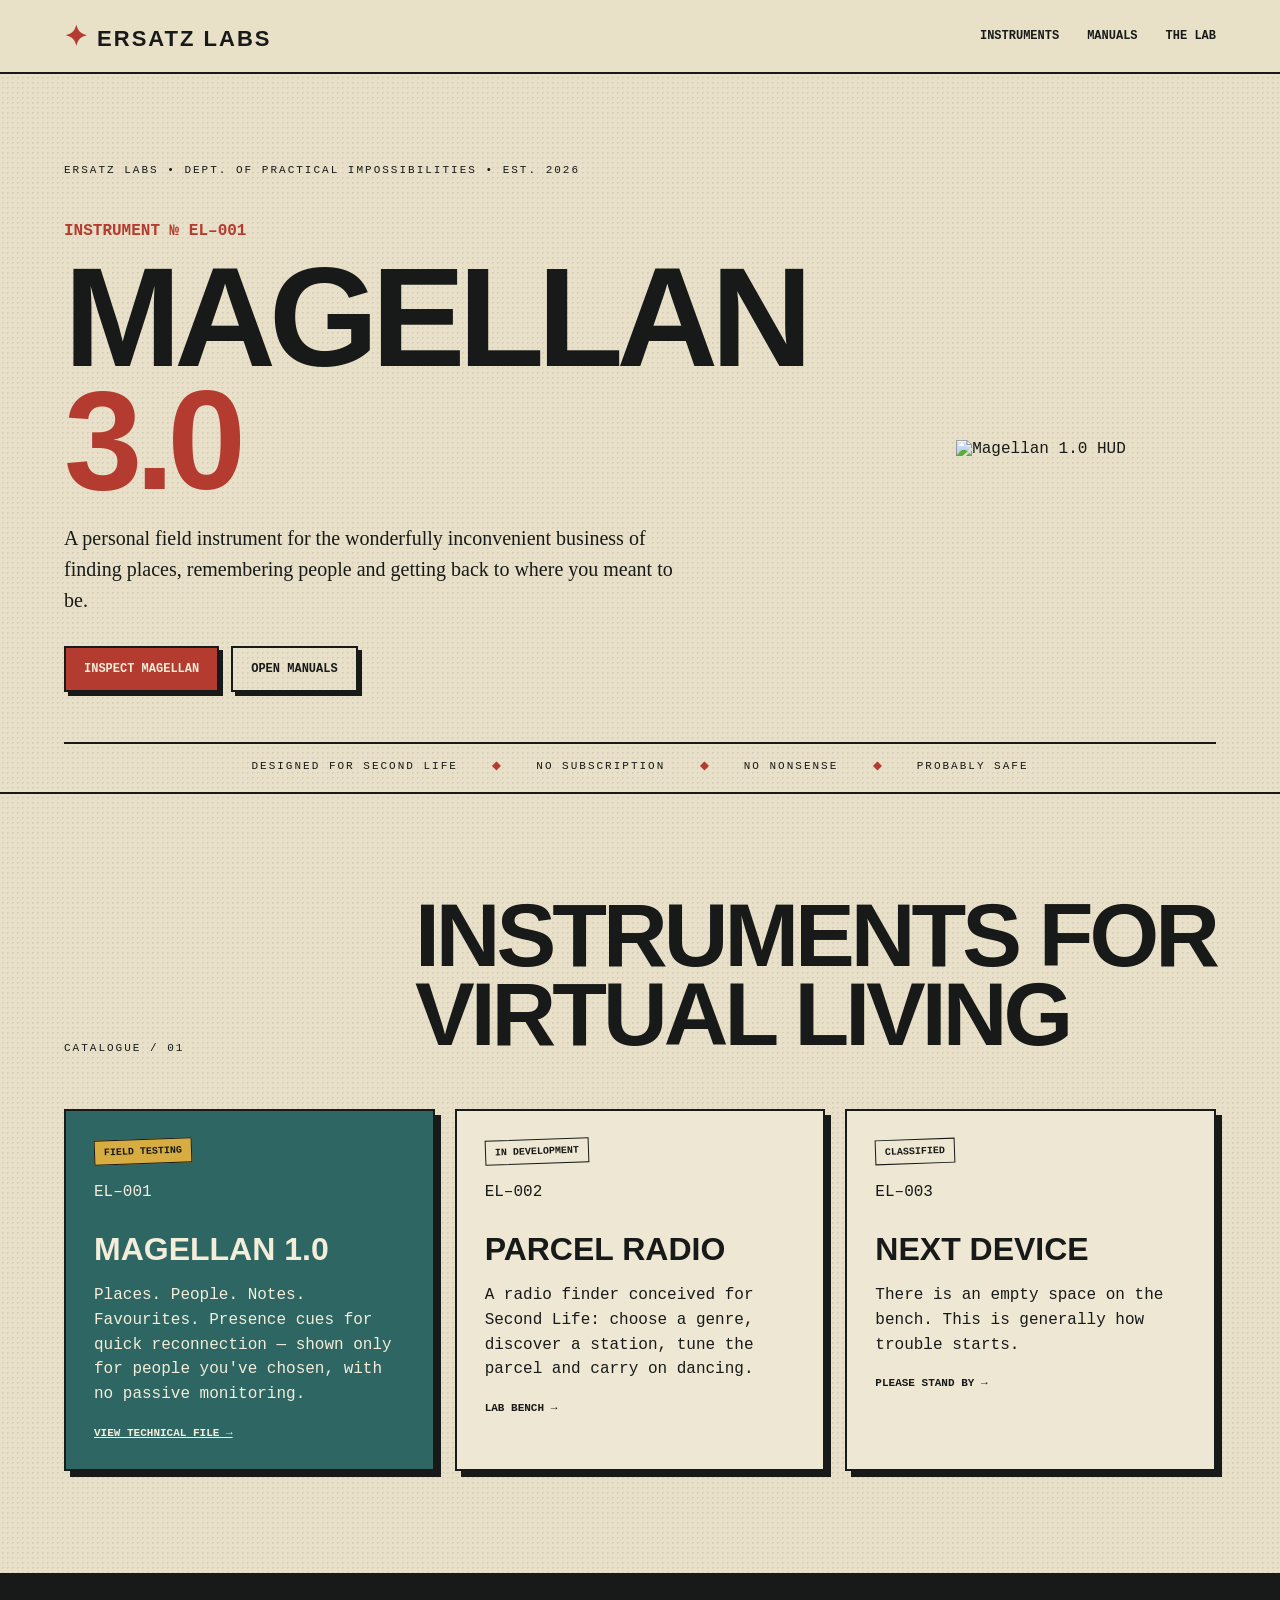
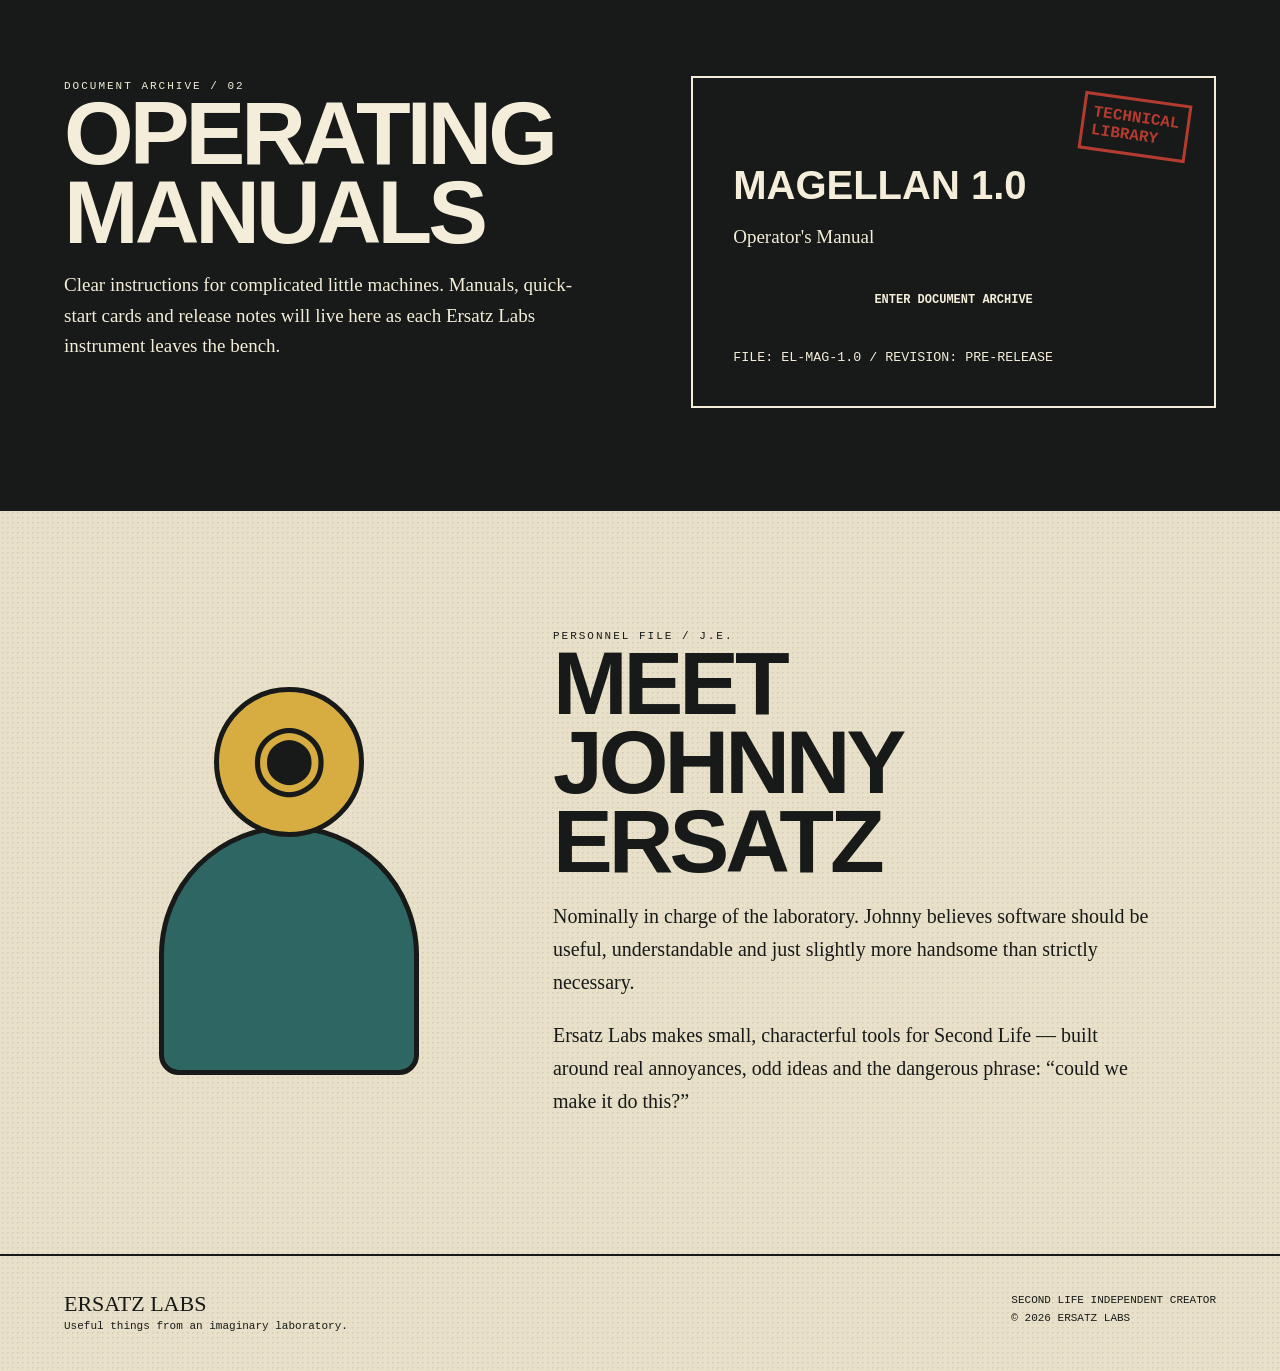
==== commit b6586e1b: "Use definitive Magellan 1.0 HUD artwork on homepage" ====
--- a/index.html
+++ b/index.html
@@ -12,7 +12,7 @@
 <section class="hero">
 <div class="eyebrow">ERSATZ LABS • DEPT. OF PRACTICAL IMPOSSIBILITIES • EST. 2026</div>
 <div class="hero-grid"><div><p class="serial">INSTRUMENT № EL–001</p><h1>MAGELLAN<br><em>3.0</em></h1><p class="lead">A personal field instrument for the wonderfully inconvenient business of finding places, remembering people and getting back to where you meant to be.</p><div class="buttons"><a class="button primary" href="magellan.html">INSPECT MAGELLAN</a><a class="button" href="manuals.html">OPEN MANUALS</a></div></div>
-<div class="device" aria-label="stylised Magellan instrument"><div class="antenna"></div><div class="case"><div class="plate">ERSATZ LABS</div><div class="screen"><span>MAGELLAN 1.0</span><b>WHERE WERE<br>WE?</b><i>● SIGNAL ACQUIRED</i></div><div class="controls"><span></span><span></span><span></span></div><small>PERSONAL NAVIGATION / MEMORY APPARATUS</small></div></div></div>
+<div class="device hud-art"><img src="assets/magellan-hud.png" alt="Magellan 1.0 HUD"></div></div>
 <div class="ticker">DESIGNED FOR SECOND LIFE <b>◆</b> NO SUBSCRIPTION <b>◆</b> NO NONSENSE <b>◆</b> PROBABLY SAFE</div>
 </section>
 <section id="instruments" class="section"><div class="section-head"><span>CATALOGUE / 01</span><h2>INSTRUMENTS FOR<br>VIRTUAL LIVING</h2></div>
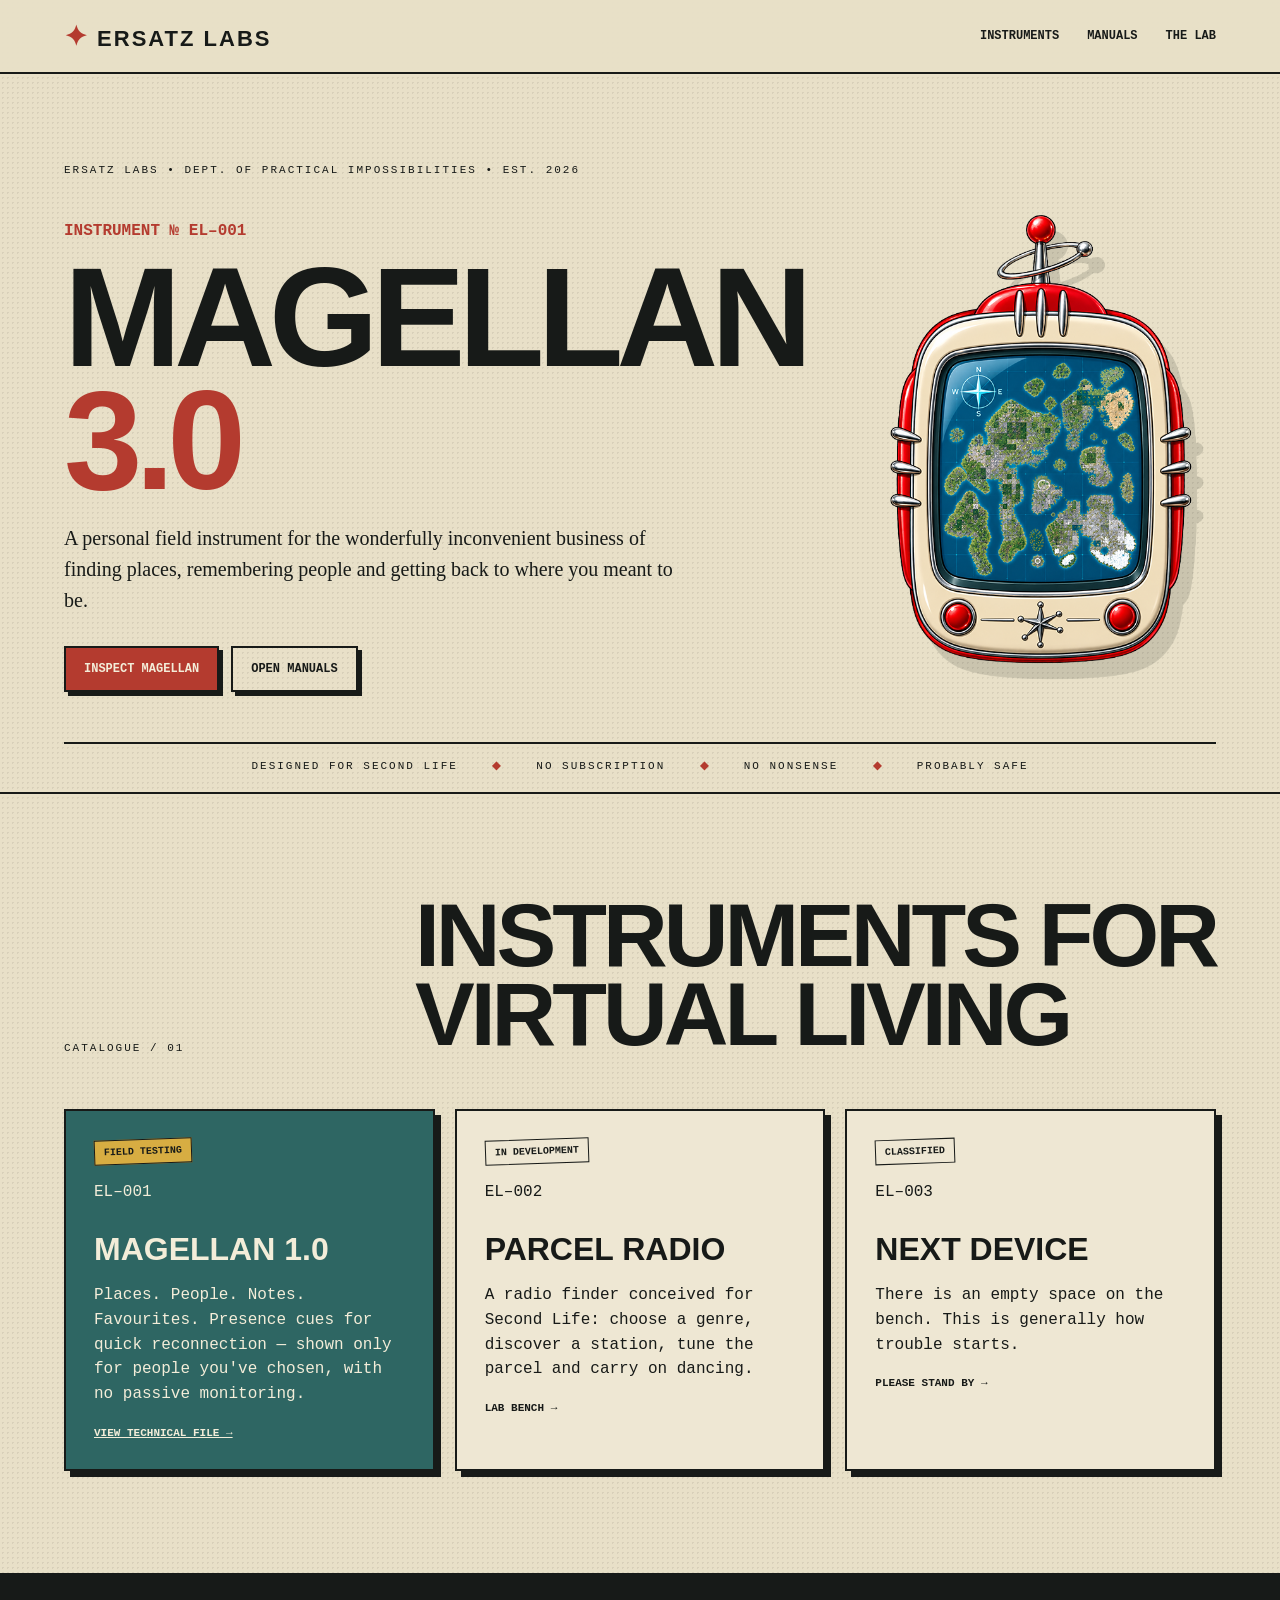
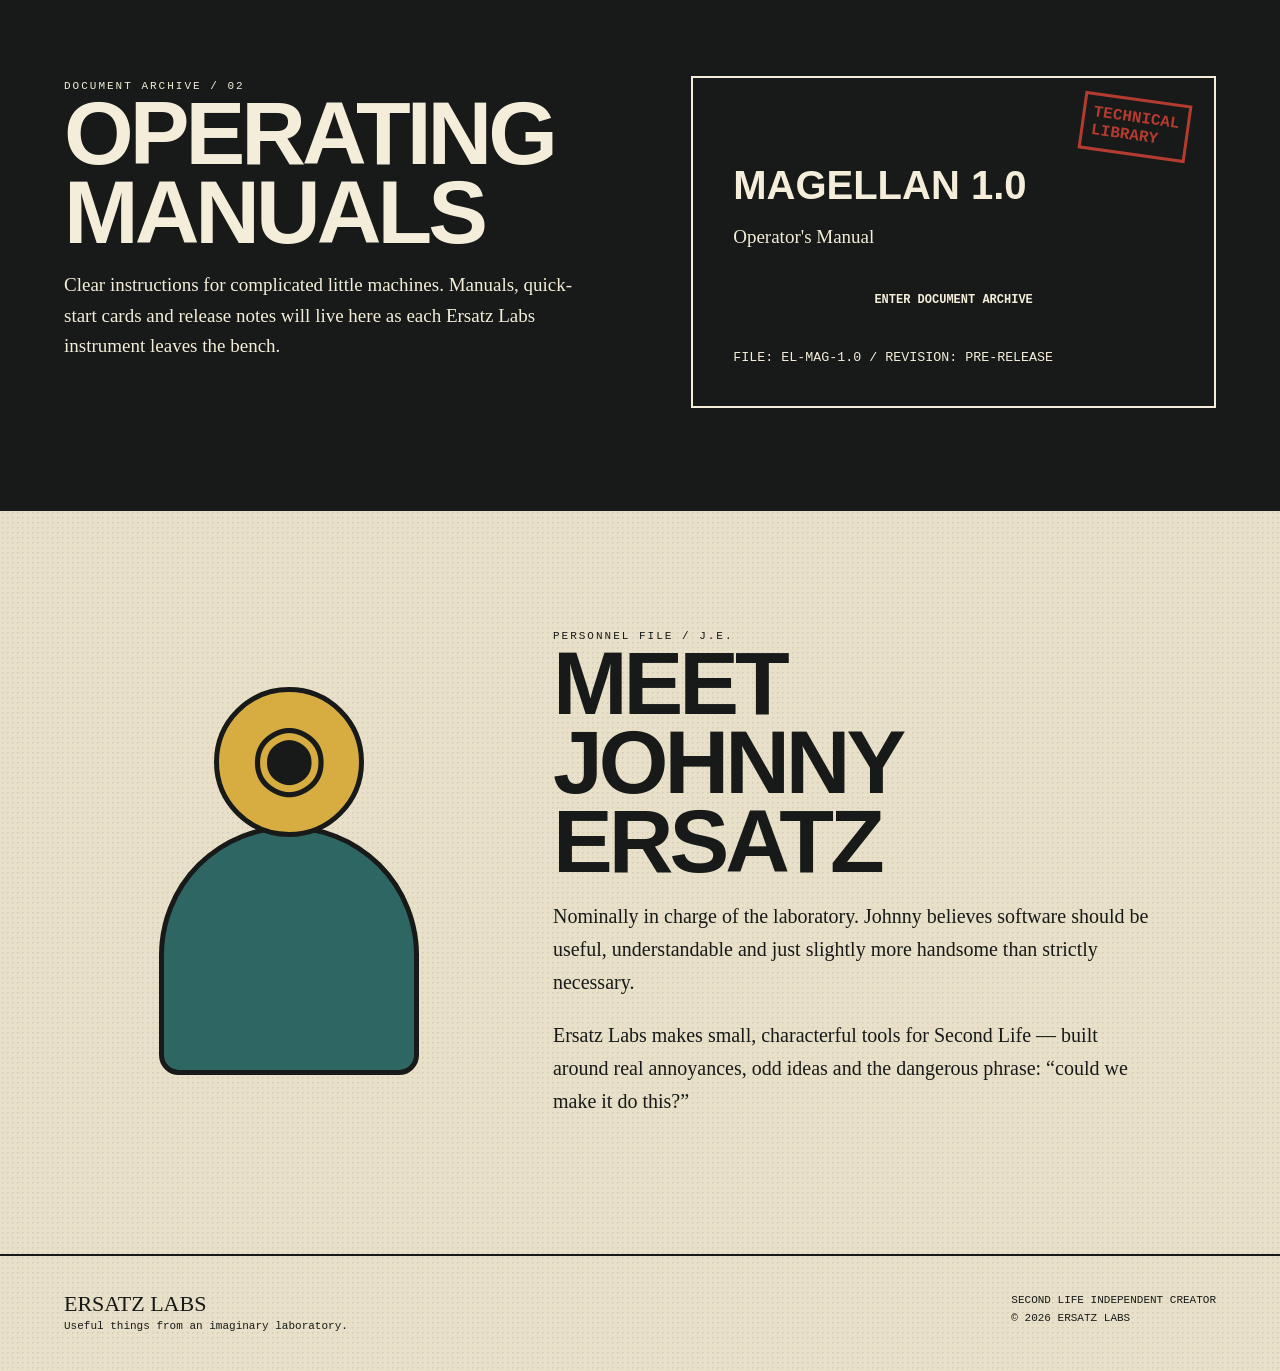
==== commit ae1eb5e1: "Connect uploaded definitive Magellan HUD artwork" ====
--- a/index.html
+++ b/index.html
@@ -12,7 +12,7 @@
 <section class="hero">
 <div class="eyebrow">ERSATZ LABS • DEPT. OF PRACTICAL IMPOSSIBILITIES • EST. 2026</div>
 <div class="hero-grid"><div><p class="serial">INSTRUMENT № EL–001</p><h1>MAGELLAN<br><em>3.0</em></h1><p class="lead">A personal field instrument for the wonderfully inconvenient business of finding places, remembering people and getting back to where you meant to be.</p><div class="buttons"><a class="button primary" href="magellan.html">INSPECT MAGELLAN</a><a class="button" href="manuals.html">OPEN MANUALS</a></div></div>
-<div class="device hud-art"><img src="assets/magellan-hud.png" alt="Magellan 1.0 HUD"></div></div>
+<div class="device hud-art"><img src="Magellen%20hud%20Icon.png" alt="Magellan 1.0 HUD"></div></div>
 <div class="ticker">DESIGNED FOR SECOND LIFE <b>◆</b> NO SUBSCRIPTION <b>◆</b> NO NONSENSE <b>◆</b> PROBABLY SAFE</div>
 </section>
 <section id="instruments" class="section"><div class="section-head"><span>CATALOGUE / 01</span><h2>INSTRUMENTS FOR<br>VIRTUAL LIVING</h2></div>
--- a/style.css
+++ b/style.css
@@ -1,3 +1,6 @@
 :root{--ink:#171a18;--paper:#e8e0c8;--cream:#f3edd9;--red:#b43b2f;--teal:#2e6663;--yellow:#d7ad42;--line:#807b6b}*{box-sizing:border-box}html{scroll-behavior:smooth}body{margin:0;background:var(--paper);color:var(--ink);font-family:"Courier New",monospace;background-image:radial-gradient(#00000012 1px,transparent 1px);background-size:5px 5px}.top{height:74px;display:flex;align-items:center;justify-content:space-between;padding:0 5vw;border-bottom:2px solid var(--ink);position:sticky;top:0;background:#e8e0c8f2;z-index:10}.brand{font:bold 22px Arial,sans-serif;letter-spacing:2px}.atom{color:var(--red);font-size:28px}.top a{color:inherit;text-decoration:none}.top nav{display:flex;gap:28px;font-size:12px;font-weight:bold}.hero{padding:7vw 5vw 0;min-height:720px;border-bottom:2px solid var(--ink)}.eyebrow,.section-head span,.manuals>div>span,.about span{font-size:11px;letter-spacing:2px}.hero-grid{display:grid;grid-template-columns:1.05fr .95fr;gap:6vw;align-items:center;max-width:1250px;margin:30px auto 50px}.serial{color:var(--red);font-weight:bold}h1,h2,h3{font-family:Arial Black,Impact,sans-serif;margin:0;line-height:.88;text-transform:uppercase}h1{font-size:clamp(76px,11vw,150px);letter-spacing:-7px}h1 em{color:var(--red);font-style:normal}.lead{max-width:610px;font:20px/1.55 Georgia,serif}.buttons{display:flex;gap:12px;margin-top:30px}.button{border:2px solid var(--ink);padding:14px 18px;text-decoration:none;color:inherit;font-weight:bold;font-size:12px;box-shadow:4px 4px 0 var(--ink)}.primary{background:var(--red);color:var(--cream)}.device{height:470px;display:flex;align-items:center;justify-content:center;position:relative}.case{width:310px;height:400px;border:5px solid var(--ink);border-radius:42px;background:#b9b095;padding:28px;transform:rotate(4deg);box-shadow:14px 16px 0 #171a1830,inset 0 0 0 3px #e5dcc2;position:relative}.antenna{position:absolute;width:14px;height:110px;background:var(--ink);top:-3px;right:30%;transform:rotate(7deg);border-radius:8px}.plate{text-align:center;font:bold 14px Arial;letter-spacing:3px;margin-bottom:17px}.screen{height:190px;border:5px solid var(--ink);border-radius:12px;background:#58726a;color:#e8e0c8;padding:20px;box-shadow:inset 0 0 28px #172b26}.screen span,.screen i{font-size:10px;display:block}.screen b{font:26px/1.05 Arial Black;margin:30px 0;display:block}.screen i{font-style:normal}.controls{display:flex;gap:22px;justify-content:center;margin:20px}.controls span{width:28px;height:28px;background:var(--red);border:3px solid var(--ink);border-radius:50%;box-shadow:2px 2px 0 var(--ink)}.case small{font-size:8px;display:block;text-align:center}.ticker{border-top:2px solid var(--ink);padding:15px;text-align:center;font-size:11px;letter-spacing:2px}.ticker b{color:var(--red);margin:0 2vw}.section{padding:8vw 5vw}.section-head{display:flex;justify-content:space-between;align-items:end;margin-bottom:55px}.section-head h2,.manuals h2,.about h2{font-size:clamp(45px,7vw,90px);letter-spacing:-4px}.cards{display:grid;grid-template-columns:repeat(3,1fr);gap:20px}.card{border:2px solid var(--ink);padding:28px;min-height:330px;background:#eee7d3;box-shadow:6px 6px 0 var(--ink)}.card.featured{background:var(--teal);color:var(--cream)}.card h3{font-size:32px;margin:30px 0 20px}.card p{line-height:1.55}.card a,.card>span{color:inherit;font-weight:bold;font-size:11px}.tag{display:inline-block;background:var(--yellow);color:var(--ink);padding:6px 9px;border:1px solid var(--ink);font-weight:bold;font-size:10px;transform:rotate(-2deg)}.tag.ghost{background:transparent}.manuals{background:var(--ink);color:var(--cream);padding:8vw 5vw;display:grid;grid-template-columns:1fr 1fr;gap:8vw}.manuals p{font:19px/1.6 Georgia,serif}.manual-box{border:2px solid var(--cream);padding:40px;position:relative}.manual-box h3{font-size:40px;margin-top:50px}.manual-box button{width:100%;padding:14px;background:transparent;color:var(--cream);border:1px solid var(--cream);margin:25px 0}.stamp{position:absolute;right:25px;top:20px;border:3px solid var(--red);color:var(--red);padding:8px;transform:rotate(8deg);font-weight:bold}.about{padding:9vw 10vw;display:grid;grid-template-columns:.7fr 1.3fr;gap:8vw;align-items:center}.about p{font:20px/1.65 Georgia,serif;max-width:700px}.johnny{height:390px;position:relative}.head{width:150px;height:150px;border:5px solid var(--ink);border-radius:50%;background:var(--yellow);font-size:90px;text-align:center;line-height:140px;margin:auto;position:relative;z-index:2}.body{width:260px;height:250px;background:var(--teal);border:5px solid var(--ink);border-radius:130px 130px 20px 20px;margin:-12px auto 0}footer{border-top:2px solid var(--ink);padding:35px 5vw;display:flex;justify-content:space-between;font-size:11px;line-height:1.7}footer b{font:22px Arial Black}@media(max-width:800px){.top nav{display:none}.hero-grid,.manuals,.about{grid-template-columns:1fr}.device{margin-top:30px}.cards{grid-template-columns:1fr}.section-head{display:block}.section-head span{display:block;margin-bottom:20px}h1{font-size:76px}.hero{padding-top:50px}.manuals,.about{padding:70px 7vw}.johnny{order:2}footer{gap:30px;flex-direction:column}}
 /* Internal catalogue pages */
 .product-hero,.archive-head,.lab-hero{padding:7vw 5vw;min-height:620px;border-bottom:2px solid var(--ink)}.product-hero{display:grid;grid-template-columns:1.1fr .9fr;gap:7vw;align-items:center}.status-panel{display:grid;grid-template-columns:auto 1fr;gap:8px 25px;border-top:2px solid var(--ink);border-bottom:2px solid var(--ink);padding:18px 0;margin-top:35px;font-size:11px}.status-panel span{color:var(--red);font-weight:bold}.blueprint{height:430px;border:2px solid var(--ink);background-color:var(--teal);color:var(--cream);background-image:linear-gradient(#ffffff13 1px,transparent 1px),linear-gradient(90deg,#ffffff13 1px,transparent 1px);background-size:25px 25px;position:relative;padding:30px}.crosshair{font-size:70px;position:absolute;right:25px;top:5px}.mini-device{width:190px;height:270px;border:4px solid var(--cream);border-radius:30px;margin:40px auto 20px;display:flex;flex-direction:column;align-items:center;justify-content:center;transform:rotate(-4deg)}.mini-device b{font:24px Arial Black}.mini-device span{font-size:8px;margin-top:10px}.feature-grid{display:grid;grid-template-columns:repeat(4,1fr);padding:0 5vw;border-bottom:2px solid var(--ink)}.feature-grid article{padding:50px 25px;border-right:1px solid var(--line)}.feature-grid article:last-child{border:0}.feature-grid span{font-size:10px;color:var(--red);font-weight:bold}.feature-grid h3{font-size:24px;margin:25px 0}.feature-grid p{font:16px/1.55 Georgia,serif}.specsheet{padding:8vw 5vw;display:grid;grid-template-columns:1fr 1fr;gap:8vw}.specsheet h2,.lab-copy h2,.personnel h2{font-size:clamp(42px,6vw,78px);letter-spacing:-4px}.specsheet p,.lab-copy p,.personnel p{font:19px/1.65 Georgia,serif}.notice,.archive-note{margin:0 5vw 7vw;border:2px solid var(--ink);padding:25px;background:var(--yellow);box-shadow:5px 5px 0 var(--ink)}.archive-head{min-height:540px}.archive-list{padding:5vw}.archive-row{display:grid;grid-template-columns:150px 1fr 180px 100px;gap:25px;align-items:center;border-top:2px solid var(--ink);padding:28px 10px}.archive-row:last-child{border-bottom:2px solid var(--ink)}.archive-row h3{font-size:26px}.archive-row p{margin:5px 0}.archive-row strong{color:var(--red)}.archive-row.muted{opacity:.62}.lab-hero{min-height:720px}.lab-copy{max-width:720px;margin:70px 0 0 auto}.principles{display:grid;grid-template-columns:repeat(3,1fr);border-bottom:2px solid var(--ink)}.principles article{padding:5vw;border-right:2px solid var(--ink);min-height:300px}.principles article:last-child{border:0}.principles b{font-size:42px;color:var(--red)}.principles h3{font-size:28px;margin:30px 0}.personnel{padding:8vw 10vw;display:grid;grid-template-columns:.7fr 1.3fr;gap:8vw;align-items:center}.id-photo{border:2px solid var(--ink);padding:30px;text-align:center;background:#d8cfb6}.johnny.small{height:300px}.johnny.small .head{width:115px;height:115px;line-height:105px;font-size:65px}.johnny.small .body{width:190px;height:190px}.id-photo>span{font-size:9px}.archive-button{display:block;text-align:center;margin:25px 0}@media(max-width:800px){.product-hero,.specsheet,.personnel{grid-template-columns:1fr}.feature-grid,.principles{grid-template-columns:1fr}.feature-grid article,.principles article{border-right:0;border-bottom:1px solid var(--line)}.archive-row{grid-template-columns:1fr}.blueprint{margin-top:20px}.product-hero,.archive-head,.lab-hero{padding:60px 7vw}.lab-copy{margin-top:50px}}
+
+/* Definitive Magellan 1.0 HUD artwork */
+.device.hud-art{width:min(430px,100%);height:auto;min-height:0;background:none;border:0;box-shadow:none;transform:none;padding:0;margin-left:auto;display:flex;align-items:center;justify-content:center}.device.hud-art img{display:block;width:100%;height:auto;max-height:560px;object-fit:contain;filter:drop-shadow(12px 16px 0 rgba(23,26,24,.14))}@media(max-width:800px){.device.hud-art{margin:35px auto 0;max-width:360px}}
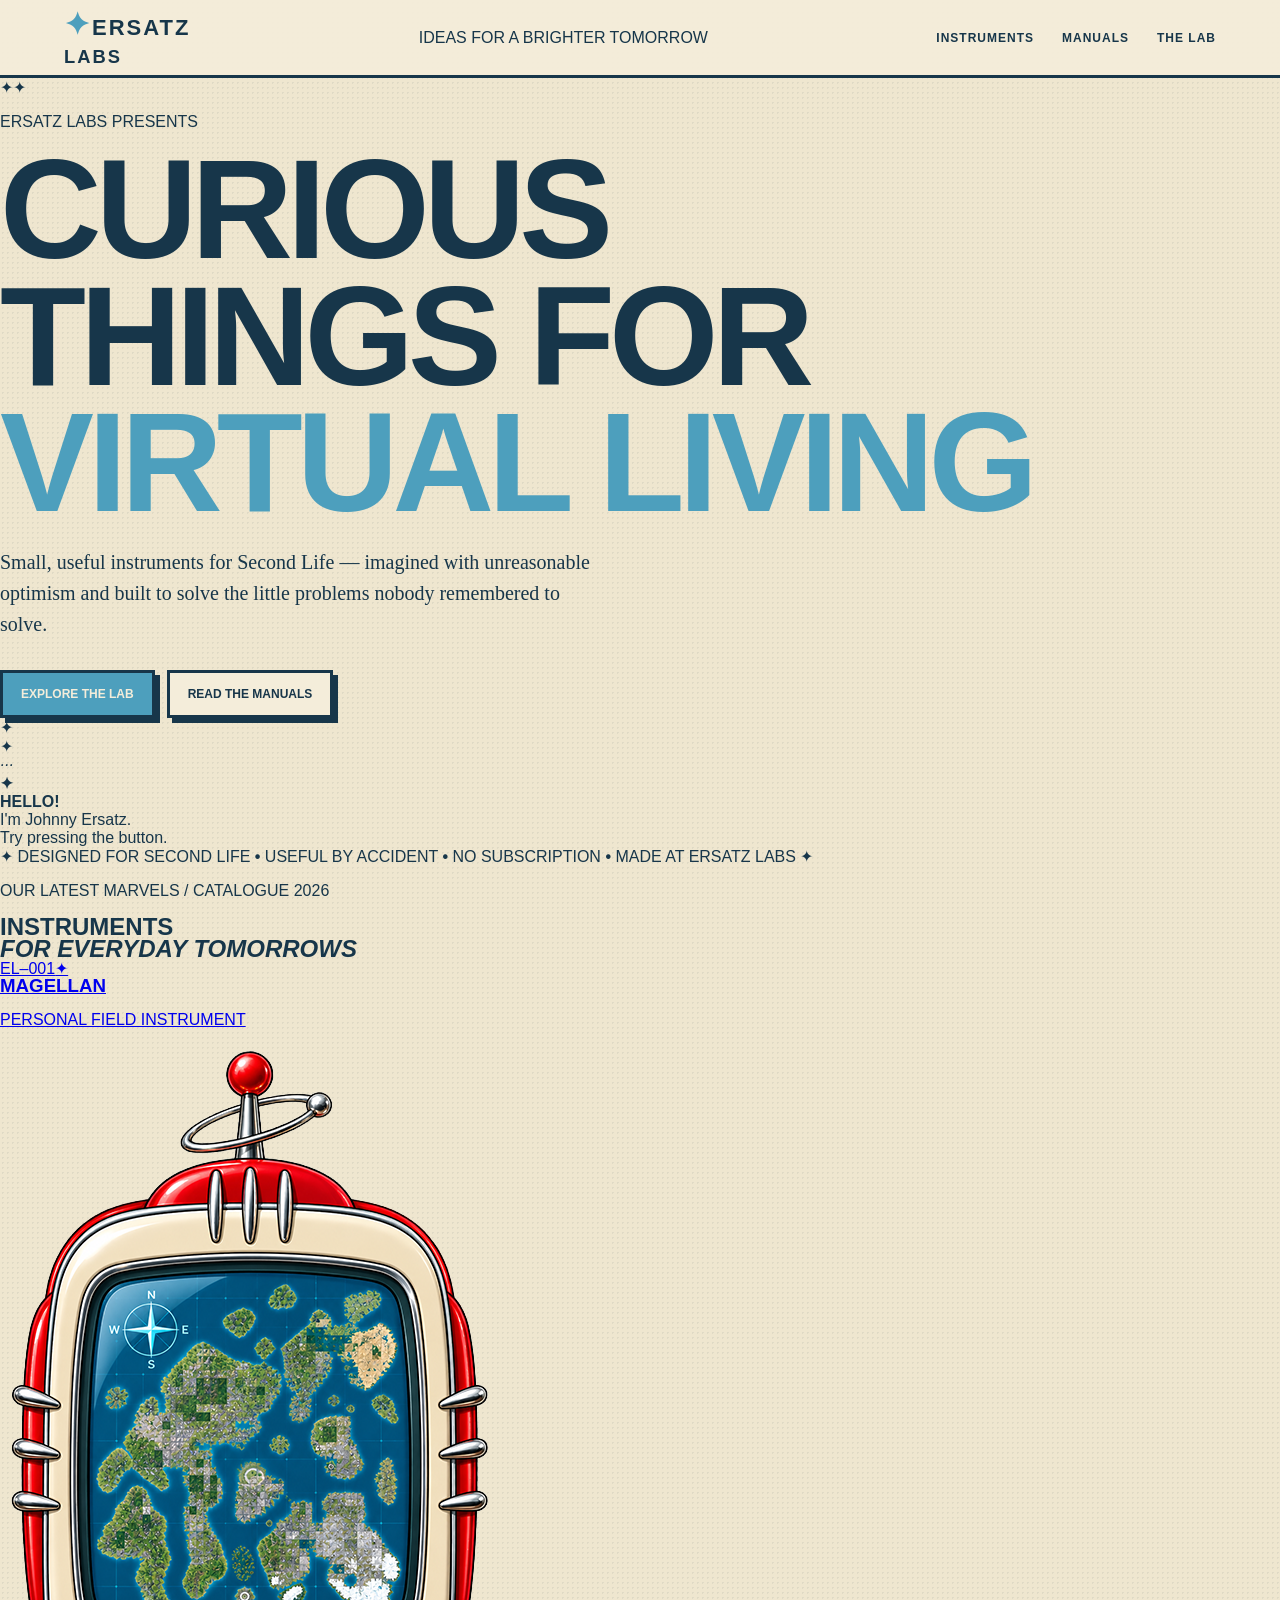
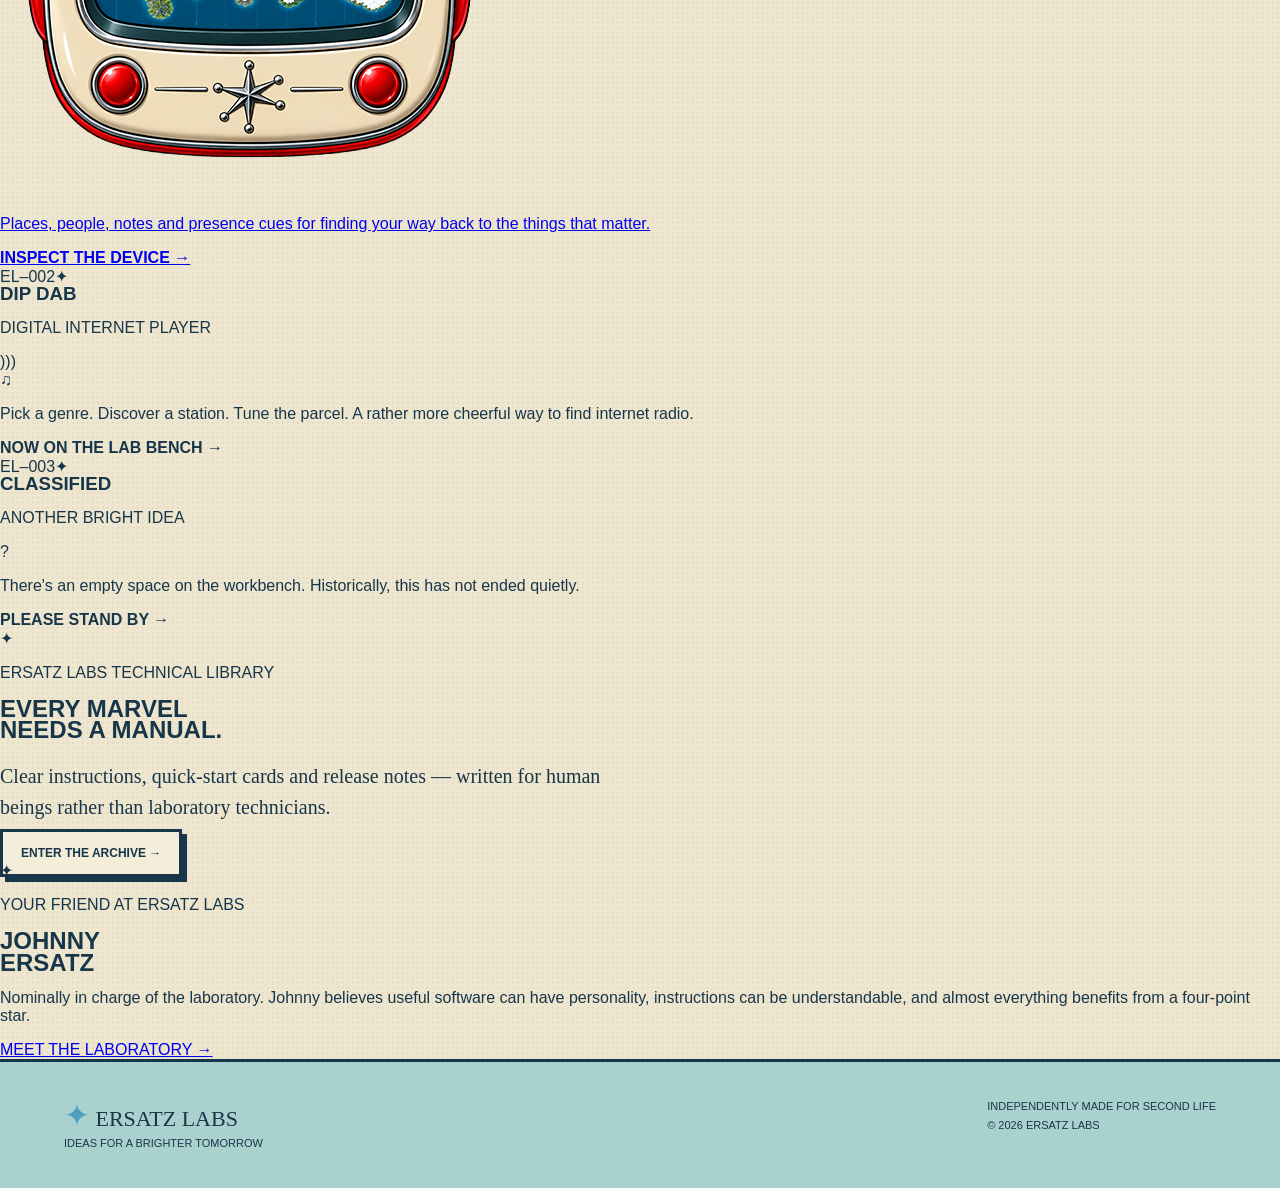
==== commit e7783ef9: "Redesign homepage in Ersatz atomic-age mascot style" ====
--- a/index.html
+++ b/index.html
@@ -1,29 +1,13 @@
-<!doctype html>
-<html lang="en">
-<head>
-<meta charset="utf-8"><meta name="viewport" content="width=device-width,initial-scale=1">
-<title>Ersatz Labs — Useful Instruments for Second Life</title>
-<meta name="description" content="Ersatz Labs: peculiar little instruments for navigating, remembering and reconnecting in Second Life.">
-<link rel="stylesheet" href="style.css">
-</head>
-<body>
-<header class="top"><a class="brand" href="index.html"><span class="atom">✦</span> ERSATZ LABS</a><nav><a href="#instruments">INSTRUMENTS</a><a href="manuals.html">MANUALS</a><a href="lab.html">THE LAB</a></nav></header>
-<main id="home">
-<section class="hero">
-<div class="eyebrow">ERSATZ LABS • DEPT. OF PRACTICAL IMPOSSIBILITIES • EST. 2026</div>
-<div class="hero-grid"><div><p class="serial">INSTRUMENT № EL–001</p><h1>MAGELLAN<br><em>3.0</em></h1><p class="lead">A personal field instrument for the wonderfully inconvenient business of finding places, remembering people and getting back to where you meant to be.</p><div class="buttons"><a class="button primary" href="magellan.html">INSPECT MAGELLAN</a><a class="button" href="manuals.html">OPEN MANUALS</a></div></div>
-<div class="device hud-art"><img src="Magellen%20hud%20Icon.png" alt="Magellan 1.0 HUD"></div></div>
-<div class="ticker">DESIGNED FOR SECOND LIFE <b>◆</b> NO SUBSCRIPTION <b>◆</b> NO NONSENSE <b>◆</b> PROBABLY SAFE</div>
-</section>
-<section id="instruments" class="section"><div class="section-head"><span>CATALOGUE / 01</span><h2>INSTRUMENTS FOR<br>VIRTUAL LIVING</h2></div>
-<div class="cards">
-<article id="magellan" class="card featured"><div class="tag">FIELD TESTING</div><p>EL–001</p><h3>MAGELLAN 1.0</h3><p>Places. People. Notes. Favourites. Presence cues for quick reconnection — shown only for people you've chosen, with no passive monitoring.</p><a href="magellan.html">VIEW TECHNICAL FILE →</a></article>
-<article class="card"><div class="tag ghost">IN DEVELOPMENT</div><p>EL–002</p><h3>PARCEL RADIO</h3><p>A radio finder conceived for Second Life: choose a genre, discover a station, tune the parcel and carry on dancing.</p><span>LAB BENCH →</span></article>
-<article class="card"><div class="tag ghost">CLASSIFIED</div><p>EL–003</p><h3>NEXT DEVICE</h3><p>There is an empty space on the bench. This is generally how trouble starts.</p><span>PLEASE STAND BY →</span></article>
-</div></section>
-<section id="manuals" class="manuals"><div><span>DOCUMENT ARCHIVE / 02</span><h2>OPERATING<br>MANUALS</h2><p>Clear instructions for complicated little machines. Manuals, quick-start cards and release notes will live here as each Ersatz Labs instrument leaves the bench.</p></div>
-<div class="manual-box"><div class="stamp">TECHNICAL<br>LIBRARY</div><h3>MAGELLAN 1.0</h3><p>Operator's Manual</p><a class="button archive-button" href="manuals.html">ENTER DOCUMENT ARCHIVE</a><small>FILE: EL-MAG-1.0 / REVISION: PRE-RELEASE</small></div></section>
-<section id="about" class="about"><div class="johnny"><div class="head">◉</div><div class="body"></div></div><div><span>PERSONNEL FILE / J.E.</span><h2>MEET JOHNNY<br>ERSATZ</h2><p>Nominally in charge of the laboratory. Johnny believes software should be useful, understandable and just slightly more handsome than strictly necessary.</p><p>Ersatz Labs makes small, characterful tools for Second Life — built around real annoyances, odd ideas and the dangerous phrase: <q>could we make it do this?</q></p></div></section>
-</main>
-<footer><div><b>ERSATZ LABS</b><br><span>Useful things from an imaginary laboratory.</span></div><div>SECOND LIFE INDEPENDENT CREATOR<br>© 2026 ERSATZ LABS</div></footer>
-</body></html>+<!doctype html><html lang="en"><head><meta charset="utf-8"><meta name="viewport" content="width=device-width,initial-scale=1"><title>Ersatz Labs — Ideas for a Brighter Tomorrow</title><meta name="description" content="Ersatz Labs — characterful instruments for Second Life."><link rel="stylesheet" href="style.css"></head><body class="atomic-home">
+<header class="top atomic-nav"><a class="brand" href="index.html"><span class="atom">✦</span><span>ERSATZ<br><small>LABS</small></span></a><div class="motto">IDEAS FOR A BRIGHTER TOMORROW</div><nav><a href="#instruments">INSTRUMENTS</a><a href="manuals.html">MANUALS</a><a href="lab.html">THE LAB</a></nav></header>
+<main>
+<section class="atomic-hero"><div class="orbit orbit-a"></div><div class="orbit orbit-b"></div><span class="spark s1">✦</span><span class="spark s2">✦</span><div class="hero-copy"><p class="kicker">ERSATZ LABS PRESENTS</p><h1>CURIOUS<br>THINGS FOR<br><em>VIRTUAL LIVING</em></h1><p class="lead">Small, useful instruments for Second Life — imagined with unreasonable optimism and built to solve the little problems nobody remembered to solve.</p><div class="buttons"><a class="button primary" href="#instruments">EXPLORE THE LAB</a><a class="button" href="manuals.html">READ THE MANUALS</a></div></div>
+<div class="mascot-card"><div class="mascot-badge">✦</div><div class="johnny-vector"><div class="cap">✦</div><div class="hair"></div><div class="face"><i class="eye e1"></i><i class="eye e2"></i><i class="nose"></i><i class="smile"></i><i class="freckles">···</i></div><div class="neck"></div><div class="shirt"><b>✦</b></div></div><div class="speech"><b>HELLO!</b><br>I'm Johnny Ersatz.<br>Try pressing the button.</div></div></section>
+<div class="atomic-strip">✦ DESIGNED FOR SECOND LIFE <b>•</b> USEFUL BY ACCIDENT <b>•</b> NO SUBSCRIPTION <b>•</b> MADE AT ERSATZ LABS ✦</div>
+<section id="instruments" class="atomic-products"><div class="atomic-title"><p>OUR LATEST MARVELS / CATALOGUE 2026</p><h2>INSTRUMENTS<br><em>FOR EVERYDAY TOMORROWS</em></h2></div><div class="product-grid">
+<a class="product-poster blue" href="magellan.html"><span class="number">EL–001</span><span class="star">✦</span><h3>MAGELLAN</h3><p class="sub">PERSONAL FIELD INSTRUMENT</p><div class="roundel"><img src="assets/Magellen%20hud%20Icon.png" alt="Magellan HUD"></div><p>Places, people, notes and presence cues for finding your way back to the things that matter.</p><strong>INSPECT THE DEVICE →</strong></a>
+<div class="product-poster duck"><span class="number">EL–002</span><span class="star">✦</span><h3>DIP DAB</h3><p class="sub">DIGITAL INTERNET PLAYER</p><div class="radio-icon">)))<br><b>♫</b></div><p>Pick a genre. Discover a station. Tune the parcel. A rather more cheerful way to find internet radio.</p><strong>NOW ON THE LAB BENCH →</strong></div>
+<div class="product-poster cream"><span class="number">EL–003</span><span class="star">✦</span><h3>CLASSIFIED</h3><p class="sub">ANOTHER BRIGHT IDEA</p><div class="mystery">?</div><p>There's an empty space on the workbench. Historically, this has not ended quietly.</p><strong>PLEASE STAND BY →</strong></div></div></section>
+<section class="atomic-manuals"><div class="burst">✦</div><div><p>ERSATZ LABS TECHNICAL LIBRARY</p><h2>EVERY MARVEL<br>NEEDS A MANUAL.</h2><p class="lead">Clear instructions, quick-start cards and release notes — written for human beings rather than laboratory technicians.</p><a class="button light" href="manuals.html">ENTER THE ARCHIVE →</a></div></section>
+<section class="atomic-johnny"><div class="big-star">✦</div><div><p>YOUR FRIEND AT ERSATZ LABS</p><h2>JOHNNY<br>ERSATZ</h2><p>Nominally in charge of the laboratory. Johnny believes useful software can have personality, instructions can be understandable, and almost everything benefits from a four-point star.</p><a href="lab.html">MEET THE LABORATORY →</a></div></section></main>
+<footer><div><b><span class="atom">✦</span> ERSATZ LABS</b><br><span>IDEAS FOR A BRIGHTER TOMORROW</span></div><div>INDEPENDENTLY MADE FOR SECOND LIFE<br>© 2026 ERSATZ LABS</div></footer></body></html>
--- a/style.css
+++ b/style.css
@@ -1,6 +1 @@
-:root{--ink:#171a18;--paper:#e8e0c8;--cream:#f3edd9;--red:#b43b2f;--teal:#2e6663;--yellow:#d7ad42;--line:#807b6b}*{box-sizing:border-box}html{scroll-behavior:smooth}body{margin:0;background:var(--paper);color:var(--ink);font-family:"Courier New",monospace;background-image:radial-gradient(#00000012 1px,transparent 1px);background-size:5px 5px}.top{height:74px;display:flex;align-items:center;justify-content:space-between;padding:0 5vw;border-bottom:2px solid var(--ink);position:sticky;top:0;background:#e8e0c8f2;z-index:10}.brand{font:bold 22px Arial,sans-serif;letter-spacing:2px}.atom{color:var(--red);font-size:28px}.top a{color:inherit;text-decoration:none}.top nav{display:flex;gap:28px;font-size:12px;font-weight:bold}.hero{padding:7vw 5vw 0;min-height:720px;border-bottom:2px solid var(--ink)}.eyebrow,.section-head span,.manuals>div>span,.about span{font-size:11px;letter-spacing:2px}.hero-grid{display:grid;grid-template-columns:1.05fr .95fr;gap:6vw;align-items:center;max-width:1250px;margin:30px auto 50px}.serial{color:var(--red);font-weight:bold}h1,h2,h3{font-family:Arial Black,Impact,sans-serif;margin:0;line-height:.88;text-transform:uppercase}h1{font-size:clamp(76px,11vw,150px);letter-spacing:-7px}h1 em{color:var(--red);font-style:normal}.lead{max-width:610px;font:20px/1.55 Georgia,serif}.buttons{display:flex;gap:12px;margin-top:30px}.button{border:2px solid var(--ink);padding:14px 18px;text-decoration:none;color:inherit;font-weight:bold;font-size:12px;box-shadow:4px 4px 0 var(--ink)}.primary{background:var(--red);color:var(--cream)}.device{height:470px;display:flex;align-items:center;justify-content:center;position:relative}.case{width:310px;height:400px;border:5px solid var(--ink);border-radius:42px;background:#b9b095;padding:28px;transform:rotate(4deg);box-shadow:14px 16px 0 #171a1830,inset 0 0 0 3px #e5dcc2;position:relative}.antenna{position:absolute;width:14px;height:110px;background:var(--ink);top:-3px;right:30%;transform:rotate(7deg);border-radius:8px}.plate{text-align:center;font:bold 14px Arial;letter-spacing:3px;margin-bottom:17px}.screen{height:190px;border:5px solid var(--ink);border-radius:12px;background:#58726a;color:#e8e0c8;padding:20px;box-shadow:inset 0 0 28px #172b26}.screen span,.screen i{font-size:10px;display:block}.screen b{font:26px/1.05 Arial Black;margin:30px 0;display:block}.screen i{font-style:normal}.controls{display:flex;gap:22px;justify-content:center;margin:20px}.controls span{width:28px;height:28px;background:var(--red);border:3px solid var(--ink);border-radius:50%;box-shadow:2px 2px 0 var(--ink)}.case small{font-size:8px;display:block;text-align:center}.ticker{border-top:2px solid var(--ink);padding:15px;text-align:center;font-size:11px;letter-spacing:2px}.ticker b{color:var(--red);margin:0 2vw}.section{padding:8vw 5vw}.section-head{display:flex;justify-content:space-between;align-items:end;margin-bottom:55px}.section-head h2,.manuals h2,.about h2{font-size:clamp(45px,7vw,90px);letter-spacing:-4px}.cards{display:grid;grid-template-columns:repeat(3,1fr);gap:20px}.card{border:2px solid var(--ink);padding:28px;min-height:330px;background:#eee7d3;box-shadow:6px 6px 0 var(--ink)}.card.featured{background:var(--teal);color:var(--cream)}.card h3{font-size:32px;margin:30px 0 20px}.card p{line-height:1.55}.card a,.card>span{color:inherit;font-weight:bold;font-size:11px}.tag{display:inline-block;background:var(--yellow);color:var(--ink);padding:6px 9px;border:1px solid var(--ink);font-weight:bold;font-size:10px;transform:rotate(-2deg)}.tag.ghost{background:transparent}.manuals{background:var(--ink);color:var(--cream);padding:8vw 5vw;display:grid;grid-template-columns:1fr 1fr;gap:8vw}.manuals p{font:19px/1.6 Georgia,serif}.manual-box{border:2px solid var(--cream);padding:40px;position:relative}.manual-box h3{font-size:40px;margin-top:50px}.manual-box button{width:100%;padding:14px;background:transparent;color:var(--cream);border:1px solid var(--cream);margin:25px 0}.stamp{position:absolute;right:25px;top:20px;border:3px solid var(--red);color:var(--red);padding:8px;transform:rotate(8deg);font-weight:bold}.about{padding:9vw 10vw;display:grid;grid-template-columns:.7fr 1.3fr;gap:8vw;align-items:center}.about p{font:20px/1.65 Georgia,serif;max-width:700px}.johnny{height:390px;position:relative}.head{width:150px;height:150px;border:5px solid var(--ink);border-radius:50%;background:var(--yellow);font-size:90px;text-align:center;line-height:140px;margin:auto;position:relative;z-index:2}.body{width:260px;height:250px;background:var(--teal);border:5px solid var(--ink);border-radius:130px 130px 20px 20px;margin:-12px auto 0}footer{border-top:2px solid var(--ink);padding:35px 5vw;display:flex;justify-content:space-between;font-size:11px;line-height:1.7}footer b{font:22px Arial Black}@media(max-width:800px){.top nav{display:none}.hero-grid,.manuals,.about{grid-template-columns:1fr}.device{margin-top:30px}.cards{grid-template-columns:1fr}.section-head{display:block}.section-head span{display:block;margin-bottom:20px}h1{font-size:76px}.hero{padding-top:50px}.manuals,.about{padding:70px 7vw}.johnny{order:2}footer{gap:30px;flex-direction:column}}
-/* Internal catalogue pages */
-.product-hero,.archive-head,.lab-hero{padding:7vw 5vw;min-height:620px;border-bottom:2px solid var(--ink)}.product-hero{display:grid;grid-template-columns:1.1fr .9fr;gap:7vw;align-items:center}.status-panel{display:grid;grid-template-columns:auto 1fr;gap:8px 25px;border-top:2px solid var(--ink);border-bottom:2px solid var(--ink);padding:18px 0;margin-top:35px;font-size:11px}.status-panel span{color:var(--red);font-weight:bold}.blueprint{height:430px;border:2px solid var(--ink);background-color:var(--teal);color:var(--cream);background-image:linear-gradient(#ffffff13 1px,transparent 1px),linear-gradient(90deg,#ffffff13 1px,transparent 1px);background-size:25px 25px;position:relative;padding:30px}.crosshair{font-size:70px;position:absolute;right:25px;top:5px}.mini-device{width:190px;height:270px;border:4px solid var(--cream);border-radius:30px;margin:40px auto 20px;display:flex;flex-direction:column;align-items:center;justify-content:center;transform:rotate(-4deg)}.mini-device b{font:24px Arial Black}.mini-device span{font-size:8px;margin-top:10px}.feature-grid{display:grid;grid-template-columns:repeat(4,1fr);padding:0 5vw;border-bottom:2px solid var(--ink)}.feature-grid article{padding:50px 25px;border-right:1px solid var(--line)}.feature-grid article:last-child{border:0}.feature-grid span{font-size:10px;color:var(--red);font-weight:bold}.feature-grid h3{font-size:24px;margin:25px 0}.feature-grid p{font:16px/1.55 Georgia,serif}.specsheet{padding:8vw 5vw;display:grid;grid-template-columns:1fr 1fr;gap:8vw}.specsheet h2,.lab-copy h2,.personnel h2{font-size:clamp(42px,6vw,78px);letter-spacing:-4px}.specsheet p,.lab-copy p,.personnel p{font:19px/1.65 Georgia,serif}.notice,.archive-note{margin:0 5vw 7vw;border:2px solid var(--ink);padding:25px;background:var(--yellow);box-shadow:5px 5px 0 var(--ink)}.archive-head{min-height:540px}.archive-list{padding:5vw}.archive-row{display:grid;grid-template-columns:150px 1fr 180px 100px;gap:25px;align-items:center;border-top:2px solid var(--ink);padding:28px 10px}.archive-row:last-child{border-bottom:2px solid var(--ink)}.archive-row h3{font-size:26px}.archive-row p{margin:5px 0}.archive-row strong{color:var(--red)}.archive-row.muted{opacity:.62}.lab-hero{min-height:720px}.lab-copy{max-width:720px;margin:70px 0 0 auto}.principles{display:grid;grid-template-columns:repeat(3,1fr);border-bottom:2px solid var(--ink)}.principles article{padding:5vw;border-right:2px solid var(--ink);min-height:300px}.principles article:last-child{border:0}.principles b{font-size:42px;color:var(--red)}.principles h3{font-size:28px;margin:30px 0}.personnel{padding:8vw 10vw;display:grid;grid-template-columns:.7fr 1.3fr;gap:8vw;align-items:center}.id-photo{border:2px solid var(--ink);padding:30px;text-align:center;background:#d8cfb6}.johnny.small{height:300px}.johnny.small .head{width:115px;height:115px;line-height:105px;font-size:65px}.johnny.small .body{width:190px;height:190px}.id-photo>span{font-size:9px}.archive-button{display:block;text-align:center;margin:25px 0}@media(max-width:800px){.product-hero,.specsheet,.personnel{grid-template-columns:1fr}.feature-grid,.principles{grid-template-columns:1fr}.feature-grid article,.principles article{border-right:0;border-bottom:1px solid var(--line)}.archive-row{grid-template-columns:1fr}.blueprint{margin-top:20px}.product-hero,.archive-head,.lab-hero{padding:60px 7vw}.lab-copy{margin-top:50px}}
-
-/* Definitive Magellan 1.0 HUD artwork */
-.device.hud-art{width:min(430px,100%);height:auto;min-height:0;background:none;border:0;box-shadow:none;transform:none;padding:0;margin-left:auto;display:flex;align-items:center;justify-content:center}.device.hud-art img{display:block;width:100%;height:auto;max-height:560px;object-fit:contain;filter:drop-shadow(12px 16px 0 rgba(23,26,24,.14))}@media(max-width:800px){.device.hud-art{margin:35px auto 0;max-width:360px}}
+:root{--navy:#17364a;--azure:#4d9fbd;--duck:#a9d2ce;--cream:#f4edda;--yellow:#e4b94d;--coral:#c85c4b;--paper:#efe6cf;--ink:#17364a;--line:#6c8586}*{box-sizing:border-box}html{scroll-behavior:smooth}body{margin:0;color:var(--ink);font-family:"Trebuchet MS",Arial,sans-serif;background:var(--paper);background-image:radial-gradient(#17364a12 1px,transparent 1px);background-size:5px 5px}.top{height:78px;display:flex;align-items:center;justify-content:space-between;padding:0 5vw;border-bottom:3px solid var(--navy);position:sticky;top:0;background:#f4eddaf2;z-index:10}.brand{font:900 22px "Arial Black",Arial,sans-serif;letter-spacing:2px}.atom{color:var(--azure);font-size:31px}.top a{color:inherit;text-decoration:none}.top nav{display:flex;gap:28px;font-size:12px;font-weight:900;letter-spacing:1px}.hero{padding:6vw 5vw 0;min-height:720px;border-bottom:3px solid var(--navy)}.eyebrow,.section-head span,.manuals>div>span,.about span,.serial{font-size:11px;letter-spacing:2px;font-weight:900}.hero-grid{display:grid;grid-template-columns:1.05fr .95fr;gap:6vw;align-items:center;max-width:1250px;margin:30px auto 50px}.serial{color:var(--azure)}h1,h2,h3{font-family:"Arial Black",Impact,sans-serif;margin:0;line-height:.9;text-transform:uppercase}h1{font-size:clamp(76px,11vw,150px);letter-spacing:-6px}h1 em{color:var(--azure);font-style:normal}.lead{max-width:610px;font:20px/1.55 Georgia,serif}.buttons{display:flex;gap:12px;margin-top:30px}.button{border:3px solid var(--navy);padding:14px 18px;text-decoration:none;color:inherit;font-weight:900;font-size:12px;box-shadow:5px 5px 0 var(--navy);background:var(--cream)}.primary{background:var(--azure);color:var(--cream)}.device{display:flex;align-items:center;justify-content:center}.ticker{border-top:3px solid var(--navy);padding:15px;text-align:center;font-size:11px;letter-spacing:2px;font-weight:900;background:var(--duck)}.ticker b{color:var(--coral);margin:0 2vw}.section{padding:8vw 5vw}.section-head{display:flex;justify-content:space-between;align-items:end;margin-bottom:55px}.section-head h2,.manuals h2,.about h2{font-size:clamp(45px,7vw,90px);letter-spacing:-4px}.cards{display:grid;grid-template-columns:repeat(3,1fr);gap:22px}.card{border:3px solid var(--navy);padding:28px;min-height:330px;background:var(--cream);box-shadow:7px 7px 0 var(--navy);border-radius:4px}.card.featured{background:var(--azure);color:var(--cream)}.card h3{font-size:32px;margin:30px 0 20px}.card p{line-height:1.55}.card a,.card>span{color:inherit;font-weight:900;font-size:11px}.tag{display:inline-block;background:var(--yellow);color:var(--navy);padding:7px 10px;border:2px solid var(--navy);font-weight:900;font-size:10px;transform:rotate(-2deg)}.tag.ghost{background:var(--duck)}.manuals{background:var(--navy);color:var(--cream);padding:8vw 5vw;display:grid;grid-template-columns:1fr 1fr;gap:8vw}.manuals p{font:19px/1.6 Georgia,serif}.manual-box{border:3px solid var(--cream);padding:40px;position:relative}.manual-box h3{font-size:40px;margin-top:50px}.stamp{position:absolute;right:25px;top:20px;border:3px solid var(--coral);color:var(--coral);padding:8px;transform:rotate(8deg);font-weight:900}.about{padding:9vw 10vw;display:grid;grid-template-columns:.7fr 1.3fr;gap:8vw;align-items:center}.about p{font:20px/1.65 Georgia,serif;max-width:700px}.johnny{height:390px;position:relative}.head{width:150px;height:150px;border:5px solid var(--navy);border-radius:50%;background:var(--cream);font-size:90px;text-align:center;line-height:140px;margin:auto;position:relative;z-index:2;color:var(--azure)}.body{width:260px;height:250px;background:var(--azure);border:5px solid var(--navy);border-radius:130px 130px 20px 20px;margin:-12px auto 0}footer{border-top:3px solid var(--navy);padding:35px 5vw;display:flex;justify-content:space-between;font-size:11px;line-height:1.7;background:var(--duck)}footer b{font:22px "Arial Black"}.product-hero,.archive-head,.lab-hero{padding:7vw 5vw;min-height:620px;border-bottom:3px solid var(--navy)}.product-hero{display:grid;grid-template-columns:1.1fr .9fr;gap:7vw;align-items:center}.status-panel{display:grid;grid-template-columns:auto 1fr;gap:8px 25px;border-top:3px solid var(--navy);border-bottom:3px solid var(--navy);padding:18px 0;margin-top:35px;font-size:11px}.status-panel span{color:var(--azure);font-weight:900}.blueprint{height:430px;border:3px solid var(--navy);background-color:var(--azure);color:var(--cream);background-image:linear-gradient(#ffffff20 1px,transparent 1px),linear-gradient(90deg,#ffffff20 1px,transparent 1px);background-size:25px 25px;position:relative;padding:30px}.crosshair{font-size:70px;position:absolute;right:25px;top:5px}.mini-device{width:190px;height:270px;border:4px solid var(--cream);border-radius:30px;margin:40px auto 20px;display:flex;flex-direction:column;align-items:center;justify-content:center;transform:rotate(-4deg)}.mini-device b{font:24px "Arial Black"}.mini-device span{font-size:8px;margin-top:10px}.feature-grid{display:grid;grid-template-columns:repeat(4,1fr);padding:0 5vw;border-bottom:3px solid var(--navy)}.feature-grid article{padding:50px 25px;border-right:2px solid var(--duck)}.feature-grid article:last-child{border:0}.feature-grid span{font-size:10px;color:var(--azure);font-weight:900}.feature-grid h3{font-size:24px;margin:25px 0}.feature-grid p{font:16px/1.55 Georgia,serif}.specsheet{padding:8vw 5vw;display:grid;grid-template-columns:1fr 1fr;gap:8vw}.specsheet h2,.lab-copy h2,.personnel h2{font-size:clamp(42px,6vw,78px);letter-spacing:-4px}.specsheet p,.lab-copy p,.personnel p{font:19px/1.65 Georgia,serif}.notice,.archive-note{margin:0 5vw 7vw;border:3px solid var(--navy);padding:25px;background:var(--yellow);box-shadow:6px 6px 0 var(--navy)}.archive-head{min-height:540px}.archive-list{padding:5vw}.archive-row{display:grid;grid-template-columns:150px 1fr 180px 100px;gap:25px;align-items:center;border-top:3px solid var(--navy);padding:28px 10px}.archive-row:last-child{border-bottom:3px solid var(--navy)}.archive-row h3{font-size:26px}.archive-row p{margin:5px 0}.archive-row strong{color:var(--azure)}.archive-row.muted{opacity:.65}.lab-hero{min-height:720px}.lab-copy{max-width:720px;margin:70px 0 0 auto}.principles{display:grid;grid-template-columns:repeat(3,1fr);border-bottom:3px solid var(--navy)}.principles article{padding:5vw;border-right:3px solid var(--navy);min-height:300px}.principles article:last-child{border:0}.principles b{font-size:42px;color:var(--azure)}.principles h3{font-size:28px;margin:30px 0}.personnel{padding:8vw 10vw;display:grid;grid-template-columns:.7fr 1.3fr;gap:8vw;align-items:center}.id-photo{border:3px solid var(--navy);padding:30px;text-align:center;background:var(--duck);box-shadow:7px 7px 0 var(--navy)}.johnny.small{height:300px}.johnny.small .head{width:115px;height:115px;line-height:105px;font-size:65px}.johnny.small .body{width:190px;height:190px}.id-photo>span{font-size:9px}.archive-button{display:block;text-align:center;margin:25px 0}.device.hud-art{width:min(430px,100%);height:auto;min-height:0;background:none;border:0;box-shadow:none;transform:none;padding:0;margin-left:auto}.device.hud-art img{display:block;width:100%;height:auto;max-height:560px;object-fit:contain;filter:drop-shadow(12px 16px 0 rgba(23,54,74,.14))}@media(max-width:800px){.top nav{display:none}.hero-grid,.manuals,.about,.product-hero,.specsheet,.personnel{grid-template-columns:1fr}.cards,.feature-grid,.principles{grid-template-columns:1fr}.section-head{display:block}.section-head span{display:block;margin-bottom:20px}h1{font-size:76px}.hero{padding-top:50px}.manuals,.about{padding:70px 7vw}.johnny{order:2}footer{gap:30px;flex-direction:column}.archive-row{grid-template-columns:1fr}.product-hero,.archive-head,.lab-hero{padding:60px 7vw}.device.hud-art{margin:35px auto 0;max-width:360px}}
